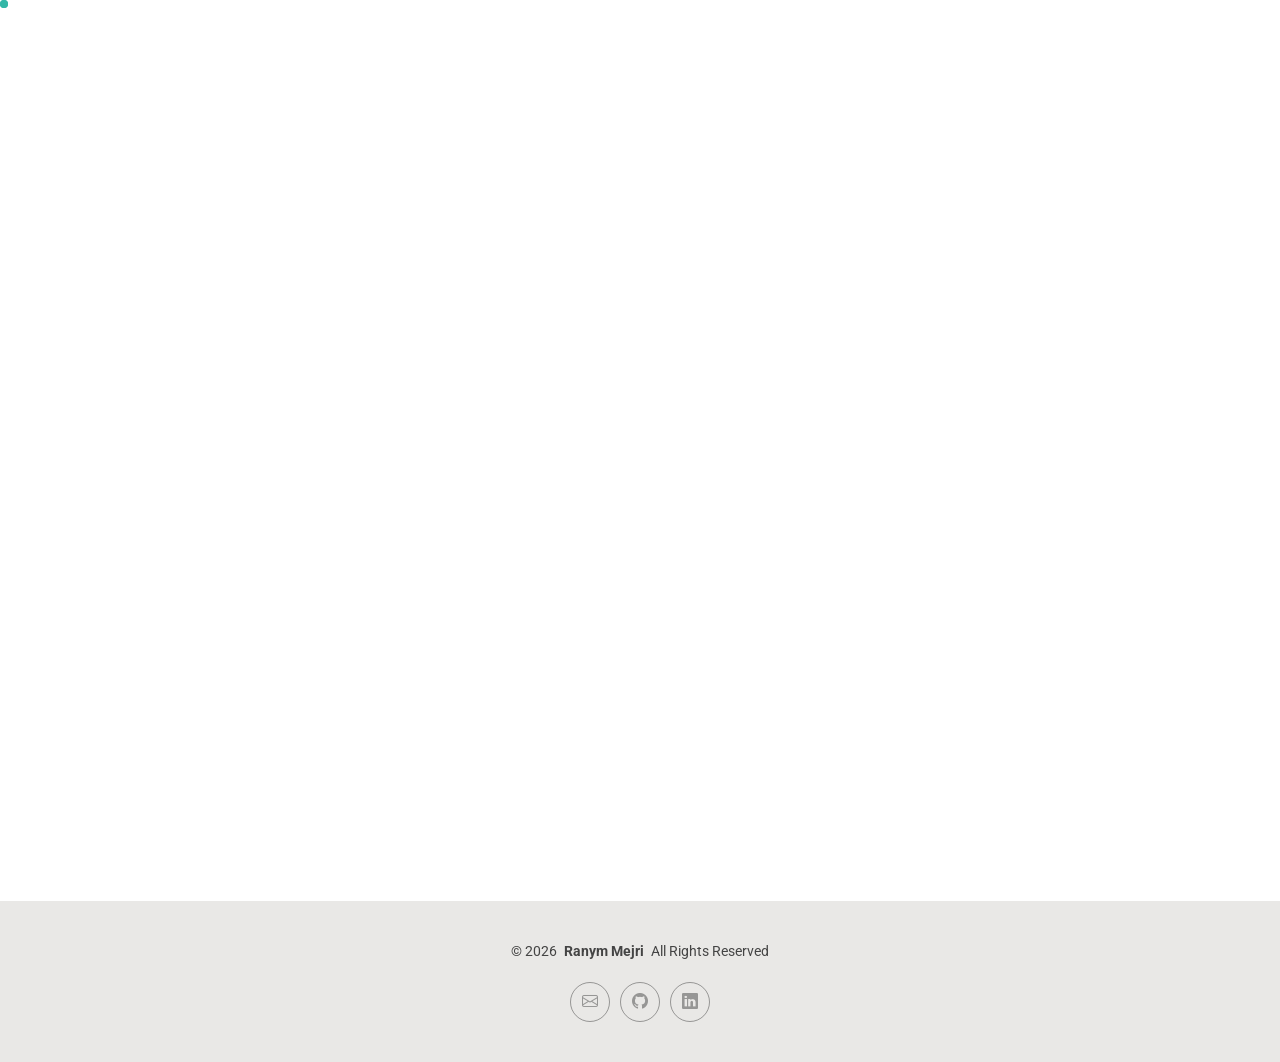
==== index.html @ 8c44d09b "first commit" ====
<!DOCTYPE html>
<html lang="en">

<head>
  <meta charset="utf-8">
  <meta content="width=device-width, initial-scale=1.0" name="viewport">
  <title>Home - Ranym Mejri</title>
  <meta name="description" content="Ranym Mejri portfolio - Cloud Computing engineering student focused on Cloud, DevOps, full-stack applications and data projects.">
  <meta name="keywords" content="Ranym Mejri, Cloud Computing, DevOps, Kubernetes, OpenStack, Angular, Spring Boot, portfolio">

  <link href="assets/img/favicon.png" rel="icon">
  <link href="assets/img/apple-touch-icon.png" rel="apple-touch-icon">

  <link href="https://fonts.googleapis.com" rel="preconnect">
  <link href="https://fonts.gstatic.com" rel="preconnect" crossorigin>
  <link href="https://fonts.googleapis.com/css2?family=Roboto:ital,wght@0,100;0,300;0,400;0,500;0,700;0,900;1,100;1,300;1,400;1,500;1,700;1,900&family=Poppins:ital,wght@0,100;0,200;0,300;0,400;0,500;0,600;0,700;0,800;0,900;1,100;1,200;1,300;1,400;1,500;1,600;1,700;1,800;1,900&family=Raleway:ital,wght@0,100;0,200;0,300;0,400;0,500;0,600;0,700;0,800;0,900&display=swap" rel="stylesheet">

  <link href="assets/vendor/bootstrap/css/bootstrap.min.css" rel="stylesheet">
  <link href="assets/vendor/bootstrap-icons/bootstrap-icons.css" rel="stylesheet">
  <link href="assets/vendor/aos/aos.css" rel="stylesheet">
  <link href="assets/vendor/swiper/swiper-bundle.min.css" rel="stylesheet">
  <link href="assets/vendor/glightbox/css/glightbox.min.css" rel="stylesheet">
  <link href="assets/css/main.css?v=20260925-1" rel="stylesheet">
</head>

<body class="index-page">

  <header id="header" class="header d-flex align-items-center light-background sticky-top">
    <div class="container-fluid position-relative d-flex align-items-center justify-content-between">
      <a href="index.html" class="logo d-flex align-items-center me-auto me-xl-0">
        <h1 class="sitename">Ranym</h1>
      </a>

      <nav id="navmenu" class="navmenu">
        <ul>
          <li><a href="index.html" class="active">Home</a></li>
          <li><a href="about.html">About</a></li>
          <li><a href="resume.html">Resume</a></li>
          <li><a href="services.html">Expertise</a></li>
          <li><a href="portfolio.html">My Projects</a></li>
          <li><a href="contact.html">Contact</a></li>
        </ul>
        <i class="mobile-nav-toggle d-xl-none bi bi-list"></i>
      </nav>

      <div class="header-social-links">
        <a href="mailto:ranymmejri1@gmail.com" aria-label="Email"><i class="bi bi-envelope"></i></a>
        <a href="https://github.com/ranym-eng" target="_blank" rel="noopener noreferrer" aria-label="GitHub"><i class="bi bi-github"></i></a>
        <a href="https://linkedin.com/in/ranym-mejri-b42968238" target="_blank" rel="noopener noreferrer" aria-label="LinkedIn"><i class="bi bi-linkedin"></i></a>
      </div>
    </div>
  </header>

  <main class="main">
    <section id="hero" class="hero section">
      <img src="assets/img/ranym/hero-selected-small.png" class="home-hero-photo" alt="Ranym Mejri working on a laptop" data-aos="fade-in">
      <div class="container text-center" data-aos="zoom-out" data-aos-delay="100">
        <div class="row justify-content-center">
          <div class="col-lg-8">
            <h2>Ranym Mejri</h2>
            <p>Cloud &amp; DevOps Engineering Student</p>
            <a href="about.html" class="btn-get-started">About Me</a>
          </div>
        </div>
      </div>
    </section>
  </main>

  <footer id="footer" class="footer light-background">
    <div class="container">
      <div class="copyright text-center">
        <p>&copy; <span>2026</span> <strong class="px-1 sitename">Ranym Mejri</strong> <span>All Rights Reserved</span></p>
      </div>
      <div class="social-links d-flex justify-content-center">
        <a href="mailto:ranymmejri1@gmail.com" aria-label="Email"><i class="bi bi-envelope"></i></a>
        <a href="https://github.com/ranym-eng" target="_blank" rel="noopener noreferrer" aria-label="GitHub"><i class="bi bi-github"></i></a>
        <a href="https://linkedin.com/in/ranym-mejri-b42968238" target="_blank" rel="noopener noreferrer" aria-label="LinkedIn"><i class="bi bi-linkedin"></i></a>
      </div>
    </div>
  </footer>

  <a href="#" id="scroll-top" class="scroll-top d-flex align-items-center justify-content-center"><i class="bi bi-arrow-up-short"></i></a>
  <div id="preloader"></div>

  <script src="assets/vendor/bootstrap/js/bootstrap.bundle.min.js"></script>
  <script src="assets/vendor/php-email-form/validate.js"></script>
  <script src="assets/vendor/aos/aos.js"></script>
  <script src="assets/vendor/waypoints/noframework.waypoints.js"></script>
  <script src="assets/vendor/purecounter/purecounter_vanilla.js"></script>
  <script src="assets/vendor/swiper/swiper-bundle.min.js"></script>
  <script src="assets/vendor/glightbox/js/glightbox.min.js"></script>
  <script src="assets/vendor/imagesloaded/imagesloaded.pkgd.min.js"></script>
  <script src="assets/vendor/isotope-layout/isotope.pkgd.min.js"></script>
  <script src="assets/js/main.js"></script>
</body>

</html>
---- assets/css/main.css ----
/**
* Template Name: Kelly
* Template URL: https://bootstrapmade.com/kelly-free-bootstrap-cv-resume-html-template/
* Updated: Aug 07 2024 with Bootstrap v5.3.3
* Author: BootstrapMade.com
* License: https://bootstrapmade.com/license/
*/


/*--------------------------------------------------------------
# Font & Color Variables
# Help: https://bootstrapmade.com/color-system/
--------------------------------------------------------------*/
/* Fonts */
:root {
  --default-font: "Roboto",  system-ui, -apple-system, "Segoe UI", Roboto, "Helvetica Neue", Arial, "Noto Sans", "Liberation Sans", sans-serif, "Apple Color Emoji", "Segoe UI Emoji", "Segoe UI Symbol", "Noto Color Emoji";
  --heading-font: "Raleway",  sans-serif;
  --nav-font: "Poppins",  sans-serif;
}

/* Global Colors - The following color variables are used throughout the website. Updating them here will change the color scheme of the entire website */
:root { 
  --background-color: #ffffff; /* Background color for the entire website, including individual sections */
  --default-color: #444444; /* Default color used for the majority of the text content across the entire website */
  --heading-color: #222222; /* Color for headings, subheadings and title throughout the website */
  --accent-color: #34b7a7; /* Accent color that represents your brand on the website. It's used for buttons, links, and other elements that need to stand out */
  --surface-color: #ffffff; /* The surface color is used as a background of boxed elements within sections, such as cards, icon boxes, or other elements that require a visual separation from the global background. */
  --contrast-color: #ffffff; /* Contrast color for text, ensuring readability against backgrounds of accent, heading, or default colors. */
}

/* Nav Menu Colors - The following color variables are used specifically for the navigation menu. They are separate from the global colors to allow for more customization options */
:root {
  --nav-color: #444444;  /* The default color of the main navmenu links */
  --nav-hover-color: #34b7a7; /* Applied to main navmenu links when they are hovered over or active */
  --nav-mobile-background-color: #ffffff; /* Used as the background color for mobile navigation menu */
  --nav-dropdown-background-color: #ffffff; /* Used as the background color for dropdown items that appear when hovering over primary navigation items */
  --nav-dropdown-color: #444444; /* Used for navigation links of the dropdown items in the navigation menu. */
  --nav-dropdown-hover-color: #34b7a7; /* Similar to --nav-hover-color, this color is applied to dropdown navigation links when they are hovered over. */
}

/* Color Presets - These classes override global colors when applied to any section or element, providing reuse of the sam color scheme. */

.light-background {
  --background-color: #e9e8e6;
  --surface-color: #ffffff;
}

.dark-background {
  --background-color: #060606;
  --default-color: #ffffff;
  --heading-color: #ffffff;
  --surface-color: #252525;
  --contrast-color: #ffffff;
}

/* Smooth scroll */
:root {
  scroll-behavior: smooth;
}

/*--------------------------------------------------------------
# General Styling & Shared Classes
--------------------------------------------------------------*/
body {
  color: var(--default-color);
  background-color: var(--background-color);
  font-family: var(--default-font);
}

a {
  color: var(--accent-color);
  text-decoration: none;
  transition: 0.3s;
}

a:hover {
  color: color-mix(in srgb, var(--accent-color), transparent 25%);
  text-decoration: none;
}

h1,
h2,
h3,
h4,
h5,
h6 {
  color: var(--heading-color);
  font-family: var(--heading-font);
}

/* PHP Email Form Messages
------------------------------*/
.php-email-form .error-message {
  display: none;
  background: #df1529;
  color: #ffffff;
  text-align: left;
  padding: 15px;
  margin-bottom: 24px;
  font-weight: 600;
}

.php-email-form .sent-message {
  display: none;
  color: #ffffff;
  background: #059652;
  text-align: center;
  padding: 15px;
  margin-bottom: 24px;
  font-weight: 600;
}

.php-email-form .loading {
  display: none;
  background: var(--surface-color);
  text-align: center;
  padding: 15px;
  margin-bottom: 24px;
}

.php-email-form .loading:before {
  content: "";
  display: inline-block;
  border-radius: 50%;
  width: 24px;
  height: 24px;
  margin: 0 10px -6px 0;
  border: 3px solid var(--accent-color);
  border-top-color: var(--surface-color);
  animation: php-email-form-loading 1s linear infinite;
}

@keyframes php-email-form-loading {
  0% {
    transform: rotate(0deg);
  }

  100% {
    transform: rotate(360deg);
  }
}

/*--------------------------------------------------------------
# Global Header
--------------------------------------------------------------*/
.header {
  color: var(--default-color);
  background-color: var(--background-color);
  padding: 15px 0;
  transition: all 0.5s;
  z-index: 997;
  box-shadow: 0px 0 18px rgba(0, 0, 0, 0.1);
}

.header .logo {
  line-height: 1;
}

.header .logo img {
  max-height: 36px;
  margin-right: 8px;
}

.header .logo h1 {
  font-size: 32px;
  margin: 0;
  font-weight: 300;
  text-transform: uppercase;
  color: var(--heading-color);
}

.header .header-social-links {
  padding-right: 15px;
}

.header .header-social-links a {
  color: color-mix(in srgb, var(--default-color), transparent 40%);
  padding-left: 6px;
  display: inline-block;
  transition: 0.3s;
  font-size: 16px;
}

.header .header-social-links a:hover {
  color: var(--accent-color);
}

.header .header-social-links a i {
  line-height: 0px;
}

@media (max-width: 1200px) {
  .header .logo {
    order: 1;
  }

  .header .header-social-links {
    order: 2;
  }

  .header .navmenu {
    order: 3;
  }
}

/*--------------------------------------------------------------
# Navigation Menu
--------------------------------------------------------------*/
/* Desktop Navigation */
@media (min-width: 1200px) {
  .navmenu {
    padding: 0;
  }

  .navmenu ul {
    margin: 0;
    padding: 0;
    display: flex;
    list-style: none;
    align-items: center;
  }

  .navmenu li {
    position: relative;
  }

  .navmenu>ul>li {
    white-space: nowrap;
    padding: 15px 14px;
  }

  .navmenu>ul>li:last-child {
    padding-right: 0;
  }

  .navmenu a,
  .navmenu a:focus {
    color: var(--nav-color);
    font-size: 15px;
    padding: 0 2px;
    font-family: var(--nav-font);
    font-weight: 400;
    display: flex;
    align-items: center;
    justify-content: space-between;
    white-space: nowrap;
    transition: 0.3s;
    position: relative;
  }

  .navmenu a i,
  .navmenu a:focus i {
    font-size: 12px;
    line-height: 0;
    margin-left: 5px;
    transition: 0.3s;
  }

  .navmenu>ul>li>a:before {
    content: "";
    position: absolute;
    height: 2px;
    bottom: -6px;
    left: 0;
    background-color: var(--nav-hover-color);
    visibility: hidden;
    width: 0px;
    transition: all 0.3s ease-in-out 0s;
  }

  .navmenu a:hover:before,
  .navmenu li:hover>a:before,
  .navmenu .active:before {
    visibility: visible;
    width: 25px;
  }

  .navmenu li:hover>a,
  .navmenu .active,
  .navmenu .active:focus {
    color: var(--nav-hover-color);
  }

  .navmenu .dropdown ul {
    margin: 0;
    padding: 10px 0;
    background: var(--nav-dropdown-background-color);
    display: block;
    position: absolute;
    visibility: hidden;
    left: 14px;
    top: 130%;
    opacity: 0;
    transition: 0.3s;
    border-radius: 4px;
    z-index: 99;
    box-shadow: 0px 0px 30px rgba(0, 0, 0, 0.1);
  }

  .navmenu .dropdown ul li {
    min-width: 200px;
  }

  .navmenu .dropdown ul a {
    padding: 10px 20px;
    font-size: 15px;
    text-transform: none;
    color: var(--nav-dropdown-color);
  }

  .navmenu .dropdown ul a i {
    font-size: 12px;
  }

  .navmenu .dropdown ul a:hover,
  .navmenu .dropdown ul .active:hover,
  .navmenu .dropdown ul li:hover>a {
    color: var(--nav-dropdown-hover-color);
  }

  .navmenu .dropdown:hover>ul {
    opacity: 1;
    top: 100%;
    visibility: visible;
  }

  .navmenu .dropdown .dropdown ul {
    top: 0;
    left: -90%;
    visibility: hidden;
  }

  .navmenu .dropdown .dropdown:hover>ul {
    opacity: 1;
    top: 0;
    left: -100%;
    visibility: visible;
  }
}

/* Mobile Navigation */
@media (max-width: 1199px) {
  .mobile-nav-toggle {
    color: var(--nav-color);
    font-size: 28px;
    line-height: 0;
    margin-right: 10px;
    cursor: pointer;
    transition: color 0.3s;
  }

  .navmenu {
    padding: 0;
    z-index: 9997;
  }

  .navmenu ul {
    display: none;
    list-style: none;
    position: absolute;
    inset: 60px 20px 20px 20px;
    padding: 10px 0;
    margin: 0;
    border-radius: 6px;
    background-color: var(--nav-mobile-background-color);
    border: 1px solid color-mix(in srgb, var(--default-color), transparent 90%);
    box-shadow: none;
    overflow-y: auto;
    transition: 0.3s;
    z-index: 9998;
  }

  .navmenu a,
  .navmenu a:focus {
    color: var(--nav-dropdown-color);
    padding: 10px 20px;
    font-family: var(--nav-font);
    font-size: 17px;
    font-weight: 500;
    display: flex;
    align-items: center;
    justify-content: space-between;
    white-space: nowrap;
    transition: 0.3s;
  }

  .navmenu a i,
  .navmenu a:focus i {
    font-size: 12px;
    line-height: 0;
    margin-left: 5px;
    width: 30px;
    height: 30px;
    display: flex;
    align-items: center;
    justify-content: center;
    border-radius: 50%;
    transition: 0.3s;
    background-color: color-mix(in srgb, var(--accent-color), transparent 90%);
  }

  .navmenu a i:hover,
  .navmenu a:focus i:hover {
    background-color: var(--accent-color);
    color: var(--contrast-color);
  }

  .navmenu a:hover,
  .navmenu .active,
  .navmenu .active:focus {
    color: var(--nav-dropdown-hover-color);
  }

  .navmenu .active i,
  .navmenu .active:focus i {
    background-color: var(--accent-color);
    color: var(--contrast-color);
    transform: rotate(180deg);
  }

  .navmenu .dropdown ul {
    position: static;
    display: none;
    z-index: 99;
    padding: 10px 0;
    margin: 10px 20px;
    background-color: var(--nav-dropdown-background-color);
    transition: all 0.5s ease-in-out;
  }

  .navmenu .dropdown ul ul {
    background-color: rgba(33, 37, 41, 0.1);
  }

  .navmenu .dropdown>.dropdown-active {
    display: block;
    background-color: rgba(33, 37, 41, 0.03);
  }

  .mobile-nav-active {
    overflow: hidden;
  }

  .mobile-nav-active .mobile-nav-toggle {
    color: #fff;
    position: absolute;
    font-size: 32px;
    top: 15px;
    right: 15px;
    margin-right: 0;
    z-index: 9999;
  }

  .mobile-nav-active .navmenu {
    position: fixed;
    overflow: hidden;
    inset: 0;
    background: rgba(33, 37, 41, 0.8);
    transition: 0.3s;
  }

  .mobile-nav-active .navmenu>ul {
    display: block;
  }
}

/*--------------------------------------------------------------
# Global Footer
--------------------------------------------------------------*/
.footer {
  color: var(--default-color);
  background-color: var(--background-color);
  font-size: 14px;
  padding: 40px 0;
  position: relative;
}

.footer .copyright p {
  margin-bottom: 0;
}

.footer .social-links {
  margin-top: 20px;
}

.footer .social-links a {
  display: flex;
  align-items: center;
  justify-content: center;
  width: 40px;
  height: 40px;
  border-radius: 50%;
  border: 1px solid color-mix(in srgb, var(--default-color), transparent 50%);
  font-size: 16px;
  color: color-mix(in srgb, var(--default-color), transparent 50%);
  margin: 0 5px;
  transition: 0.3s;
}

.footer .social-links a:hover {
  color: var(--accent-color);
  border-color: var(--accent-color);
}

.footer .credits {
  margin-top: 10px;
  font-size: 13px;
  text-align: center;
}

/*--------------------------------------------------------------
# Preloader
--------------------------------------------------------------*/
#preloader {
  position: fixed;
  inset: 0;
  z-index: 9999;
  overflow: hidden;
  background-color: var(--background-color);
  transition: all 0.6s ease-out;
  width: 100%;
  height: 100vh;
}

#preloader:before,
#preloader:after {
  content: "";
  position: absolute;
  border: 4px solid var(--accent-color);
  border-radius: 50%;
  animation: animate-preloader 2s cubic-bezier(0, 0.2, 0.8, 1) infinite;
}

#preloader:after {
  animation-delay: -0.5s;
}

@keyframes animate-preloader {
  0% {
    width: 10px;
    height: 10px;
    top: calc(50% - 5px);
    left: calc(50% - 5px);
    opacity: 1;
  }

  100% {
    width: 72px;
    height: 72px;
    top: calc(50% - 36px);
    left: calc(50% - 36px);
    opacity: 0;
  }
}

/*--------------------------------------------------------------
# Scroll Top Button
--------------------------------------------------------------*/
.scroll-top {
  position: fixed;
  visibility: hidden;
  opacity: 0;
  right: 15px;
  bottom: -15px;
  z-index: 99999;
  background-color: var(--accent-color);
  width: 44px;
  height: 44px;
  border-radius: 50px;
  transition: all 0.4s;
}

.scroll-top i {
  font-size: 24px;
  color: var(--contrast-color);
  line-height: 0;
}

.scroll-top:hover {
  background-color: color-mix(in srgb, var(--accent-color), transparent 20%);
  color: var(--contrast-color);
}

.scroll-top.active {
  visibility: visible;
  opacity: 1;
  bottom: 15px;
}

/*--------------------------------------------------------------
# Disable aos animation delay on mobile devices
--------------------------------------------------------------*/
@media screen and (max-width: 768px) {
  [data-aos-delay] {
    transition-delay: 0 !important;
  }
}

/*--------------------------------------------------------------
# Global Page Titles & Breadcrumbs
--------------------------------------------------------------*/
.page-title {
  color: var(--default-color);
  background-color: var(--background-color);
  padding: 25px 0;
  position: relative;
  border-bottom: 1px solid color-mix(in srgb, var(--default-color), transparent 85%);
}

.page-title h1 {
  font-size: 24px;
  font-weight: 400;
}

.page-title .breadcrumbs ol {
  display: flex;
  flex-wrap: wrap;
  list-style: none;
  padding: 0;
  margin: 0;
  font-size: 14px;
  font-weight: 400;
}

.page-title .breadcrumbs ol li+li {
  padding-left: 10px;
}

.page-title .breadcrumbs ol li+li::before {
  content: "/";
  display: inline-block;
  padding-right: 10px;
  color: color-mix(in srgb, var(--default-color), transparent 70%);
}

/*--------------------------------------------------------------
# Global Sections
--------------------------------------------------------------*/
section,
.section {
  color: var(--default-color);
  background-color: var(--background-color);
  padding: 60px 0;
  scroll-margin-top: 100px;
  overflow: clip;
}

@media (max-width: 1199px) {

  section,
  .section {
    scroll-margin-top: 66px;
  }
}

/*--------------------------------------------------------------
# Global Section Titles
--------------------------------------------------------------*/
.section-title {
  text-align: center;
  padding-bottom: 60px;
  position: relative;
}

.section-title h2 {
  font-size: 32px;
  font-weight: 700;
  margin-bottom: 20px;
  padding-bottom: 20px;
  position: relative;
}

.section-title h2:after {
  content: "";
  position: absolute;
  display: block;
  width: 50px;
  height: 3px;
  background: var(--accent-color);
  left: 0;
  right: 0;
  bottom: 0;
  margin: auto;
}

.section-title p {
  margin-bottom: 0;
}

/*--------------------------------------------------------------
# Hero Section
--------------------------------------------------------------*/
.hero {
  width: 100%;
  min-height: calc(100vh - 82px);
  position: relative;
  padding: 80px 0;
  display: flex;
  align-items: center;
  justify-content: center;
}

@media (max-width: 1200px) {
  .hero {
    min-height: calc(100vh - 68px);
  }
}

.hero img {
  position: absolute;
  inset: 0;
  display: block;
  width: 100%;
  height: 100%;
  object-fit: cover;
  z-index: 1;
}

.hero .container {
  position: relative;
  z-index: 3;
}

.hero h2 {
  margin: 0;
  font-size: 48px;
  font-weight: 700;
}

.hero p {
  margin: 10px 0 0 0;
  font-size: 24px;
  color: var(--heading-color);
}

.hero .btn-get-started {
  color: var(--contrast-color);
  background: var(--accent-color);
  font-family: var(--heading-font);
  text-transform: uppercase;
  font-weight: 600;
  font-size: 12px;
  letter-spacing: 1px;
  display: inline-block;
  padding: 12px 40px;
  border-radius: 50px;
  transition: 0.5s;
  margin-top: 30px;
}

.hero .btn-get-started:hover {
  background: color-mix(in srgb, var(--accent-color) 90%, white 20%);
}

@media (max-width: 768px) {
  .hero h2 {
    font-size: 32px;
  }

  .hero p {
    font-size: 18px;
  }
}

/*--------------------------------------------------------------
# About Section
--------------------------------------------------------------*/
.about .content h2 {
  font-weight: 700;
  font-size: 24px;
}

.about .content ul {
  list-style: none;
  padding: 0;
}

.about .content ul li {
  margin-bottom: 20px;
  display: flex;
  align-items: center;
}

.about .content ul strong {
  margin-right: 10px;
}

.about .content ul i {
  font-size: 16px;
  margin-right: 5px;
  color: var(--accent-color);
  line-height: 0;
}

/*--------------------------------------------------------------
# Skills Section
--------------------------------------------------------------*/
.skills .progress {
  height: 60px;
  display: block;
  background: none;
  border-radius: 0;
}

.skills .progress .skill {
  color: var(--heading-color);
  padding: 0;
  margin: 0 0 6px 0;
  text-transform: uppercase;
  display: block;
  font-weight: 600;
  font-family: var(--heading-font);
}

.skills .progress .skill .val {
  float: right;
  font-style: normal;
}

.skills .progress-bar-wrap {
  background: color-mix(in srgb, var(--default-color), transparent 90%);
  height: 10px;
}

.skills .progress-bar {
  width: 1px;
  height: 10px;
  transition: 0.9s;
  background-color: var(--accent-color);
}

/*--------------------------------------------------------------
# Stats Section
--------------------------------------------------------------*/
.stats .stats-item {
  padding: 30px;
  width: 100%;
}

.stats .stats-item span {
  color: var(--heading-color);
  font-size: 48px;
  display: block;
  font-weight: 700;
  margin-bottom: 20px;
  padding-bottom: 20px;
  position: relative;
}

.stats .stats-item span:after {
  content: "";
  position: absolute;
  display: block;
  width: 25px;
  height: 3px;
  background: var(--accent-color);
  left: 0;
  right: 0;
  bottom: 0;
  margin: auto;
}

.stats .stats-item p {
  color: color-mix(in srgb, var(--default-color), transparent 40%);
  padding: 0;
  margin: 0;
  font-family: var(--heading-font);
  font-weight: 500;
}

/*--------------------------------------------------------------
# Testimonials Section
--------------------------------------------------------------*/
.testimonials .section-header {
  margin-bottom: 40px;
}

.testimonials .testimonials-carousel,
.testimonials .testimonials-slider {
  overflow: hidden;
}

.testimonials .testimonial-item {
  text-align: center;
}

.testimonials .testimonial-item .testimonial-img {
  width: 120px;
  border-radius: 50%;
  border: 4px solid var(--background-color);
  margin: 0 auto;
}

.testimonials .testimonial-item h3 {
  font-size: 20px;
  font-weight: bold;
  margin: 10px 0 5px 0;
}

.testimonials .testimonial-item h4 {
  font-size: 14px;
  color: color-mix(in srgb, var(--default-color), transparent 40%);
  margin: 0 0 15px 0;
}

.testimonials .testimonial-item .stars {
  margin-bottom: 15px;
}

.testimonials .testimonial-item .stars i {
  color: #ffc107;
  margin: 0 1px;
}

.testimonials .testimonial-item .quote-icon-left,
.testimonials .testimonial-item .quote-icon-right {
  color: color-mix(in srgb, var(--accent-color), transparent 50%);
  font-size: 26px;
  line-height: 0;
}

.testimonials .testimonial-item .quote-icon-left {
  display: inline-block;
  left: -5px;
  position: relative;
}

.testimonials .testimonial-item .quote-icon-right {
  display: inline-block;
  right: -5px;
  position: relative;
  top: 10px;
  transform: scale(-1, -1);
}

.testimonials .testimonial-item p {
  font-style: italic;
  margin: 0 auto 15px auto;
}

.testimonials .swiper-wrapper {
  height: auto;
}

.testimonials .swiper-pagination {
  margin-top: 20px;
  position: relative;
}

.testimonials .swiper-pagination .swiper-pagination-bullet {
  width: 12px;
  height: 12px;
  opacity: 1;
  background-color: color-mix(in srgb, var(--default-color), transparent 85%);
}

.testimonials .swiper-pagination .swiper-pagination-bullet-active {
  background-color: var(--accent-color);
}

@media (min-width: 992px) {
  .testimonials .testimonial-item p {
    width: 80%;
  }
}

/*--------------------------------------------------------------
# Resume Section
--------------------------------------------------------------*/
.resume .resume-title {
  color: var(--heading-color);
  font-size: 26px;
  font-weight: 700;
  margin-top: 20px;
  margin-bottom: 20px;
}

.resume .resume-item {
  padding: 0 0 20px 20px;
  margin-top: -2px;
  border-left: 2px solid var(--accent-color);
  position: relative;
}

.resume .resume-item h4 {
  line-height: 18px;
  font-size: 18px;
  font-weight: 600;
  text-transform: uppercase;
  color: color-mix(in srgb, var(--default-color), transparent 20%);
  margin-bottom: 10px;
}

.resume .resume-item h5 {
  font-size: 16px;
  padding: 5px 15px;
  display: inline-block;
  font-weight: 600;
  margin-bottom: 10px;
}

.resume .resume-item ul {
  padding-left: 20px;
}

.resume .resume-item ul li {
  padding-bottom: 10px;
}

.resume .resume-item:last-child {
  padding-bottom: 0;
}

.resume .resume-item::before {
  content: "";
  position: absolute;
  width: 16px;
  height: 16px;
  border-radius: 50px;
  left: -9px;
  top: 0;
  background: var(--background-color);
  border: 2px solid var(--accent-color);
}

.resume .resume-contact-list {
  display: grid;
  grid-template-columns: repeat(2, minmax(0, 1fr));
  gap: 7px 16px;
  margin-bottom: 18px;
  padding-left: 0;
  list-style: none;
}

.resume .resume-contact-list li {
  display: flex;
  gap: 7px;
  align-items: center;
  min-width: 0;
  padding-bottom: 0;
  overflow-wrap: anywhere;
}

.resume .resume-contact-list i {
  flex: 0 0 auto;
  color: var(--accent-color);
}

.resume .resume-download {
  display: inline-flex;
  gap: 7px;
  align-items: center;
  min-height: 38px;
  padding: 8px 13px;
  border-radius: 4px;
  color: var(--contrast-color);
  background: var(--accent-color);
  font-family: var(--nav-font);
  font-size: 13px;
  font-weight: 600;
}

.resume .resume-download:hover {
  color: var(--contrast-color);
  background: color-mix(in srgb, var(--accent-color), #000000 12%);
}

.resume .resume-languages p {
  margin-bottom: 7px;
}

.resume .resume-skills-list strong,
.resume .resume-languages strong {
  color: var(--heading-color);
}

.resume-document {
  max-width: 1040px;
}

.resume-document-toolbar {
  display: flex;
  gap: 10px;
  justify-content: flex-end;
  margin-bottom: 14px;
}

.resume-document-toolbar a {
  display: inline-flex;
  gap: 7px;
  align-items: center;
  min-height: 40px;
  padding: 8px 13px;
  border: 1px solid var(--accent-color);
  border-radius: 5px;
  color: var(--contrast-color);
  background: var(--accent-color);
  font-family: var(--nav-font);
  font-size: 13px;
  font-weight: 600;
}

.resume-document-toolbar a:first-child {
  color: var(--accent-color);
  background: var(--surface-color);
}

.resume-document-toolbar a:hover {
  color: var(--contrast-color);
  background: color-mix(in srgb, var(--accent-color), #000000 12%);
}

.resume-document-preview {
  display: block;
  border: 1px solid color-mix(in srgb, var(--default-color), transparent 78%);
  border-radius: 5px;
  background: var(--surface-color);
  box-shadow: 0 14px 38px rgba(0, 0, 0, 0.08);
}

.resume-document-preview img {
  display: block;
  width: 100%;
  height: auto;
  border-radius: 5px;
}

@media (max-width: 575px) {
  .resume .resume-contact-list {
    grid-template-columns: minmax(0, 1fr);
  }

  .resume-document-toolbar {
    justify-content: stretch;
  }

  .resume-document-toolbar a {
    flex: 1;
    justify-content: center;
  }

}


/*--------------------------------------------------------------
# Services Section
--------------------------------------------------------------*/
.services .service-item {
  background-color: var(--surface-color);
  box-shadow: 0px 5px 90px 0px rgba(0, 0, 0, 0.1);
  height: 100%;
  padding: 60px 30px;
  text-align: center;
  transition: 0.3s;
  border-radius: 5px;
}

.services .service-item .icon {
  margin: 0 auto;
  width: 100px;
  height: 100px;
  display: flex;
  align-items: center;
  justify-content: center;
  transition: ease-in-out 0.3s;
  position: relative;
}

.services .service-item .icon i {
  font-size: 36px;
  transition: 0.5s;
  position: relative;
}

.services .service-item .icon svg {
  position: absolute;
  top: 0;
  left: 0;
}

.services .service-item .icon svg path {
  transition: 0.5s;
  fill: color-mix(in srgb, var(--default-color), transparent 95%);
}

.services .service-item h3 {
  font-weight: 700;
  margin: 10px 0 15px 0;
  font-size: 22px;
}

.services .service-item p {
  line-height: 24px;
  font-size: 14px;
  margin-bottom: 0;
}

.services .service-item:hover {
  box-shadow: 0px 5px 35px 0px rgba(0, 0, 0, 0.1);
}

.services .service-item.item-cyan i {
  color: #0dcaf0;
}

.services .service-item.item-cyan:hover .icon i {
  color: #fff;
}

.services .service-item.item-cyan:hover .icon path {
  fill: #0dcaf0;
}

.services .service-item.item-orange i {
  color: #fd7e14;
}

.services .service-item.item-orange:hover .icon i {
  color: #fff;
}

.services .service-item.item-orange:hover .icon path {
  fill: #fd7e14;
}

.services .service-item.item-teal i {
  color: #20c997;
}

.services .service-item.item-teal:hover .icon i {
  color: #fff;
}

.services .service-item.item-teal:hover .icon path {
  fill: #20c997;
}

.services .service-item.item-red i {
  color: #df1529;
}

.services .service-item.item-red:hover .icon i {
  color: #fff;
}

.services .service-item.item-red:hover .icon path {
  fill: #df1529;
}

.services .service-item.item-indigo i {
  color: #6610f2;
}

.services .service-item.item-indigo:hover .icon i {
  color: #fff;
}

.services .service-item.item-indigo:hover .icon path {
  fill: #6610f2;
}

.services .service-item.item-pink i {
  color: #f3268c;
}

.services .service-item.item-pink:hover .icon i {
  color: #fff;
}

.services .service-item.item-pink:hover .icon path {
  fill: #f3268c;
}

/*--------------------------------------------------------------
# Portfolio Section
--------------------------------------------------------------*/
.portfolio .portfolio-filters {
  padding: 0;
  margin: 0 auto 20px auto;
  list-style: none;
  text-align: center;
}

.portfolio .portfolio-filters li {
  cursor: pointer;
  display: inline-block;
  padding: 8px 20px 10px 20px;
  margin: 0;
  font-size: 15px;
  font-weight: 500;
  line-height: 1;
  margin-bottom: 5px;
  border-radius: 50px;
  transition: all 0.3s ease-in-out;
  font-family: var(--heading-font);
}

.portfolio .portfolio-filters li:hover,
.portfolio .portfolio-filters li.filter-active {
  color: var(--contrast-color);
  background-color: var(--accent-color);
}

.portfolio .portfolio-filters li:first-child {
  margin-left: 0;
}

.portfolio .portfolio-filters li:last-child {
  margin-right: 0;
}

@media (max-width: 575px) {
  .portfolio .portfolio-filters li {
    font-size: 14px;
    margin: 0 0 10px 0;
  }
}

.portfolio .portfolio-item {
  position: relative;
  overflow: hidden;
}

.portfolio .portfolio-item .portfolio-info {
  opacity: 0;
  position: absolute;
  left: 12px;
  right: 12px;
  bottom: -100%;
  z-index: 3;
  transition: all ease-in-out 0.5s;
  background: color-mix(in srgb, var(--surface-color), transparent 10%);
  padding: 15px;
}

.portfolio .portfolio-item .portfolio-info h4 {
  font-size: 18px;
  font-weight: 600;
  padding-right: 50px;
}

.portfolio .portfolio-item .portfolio-info p {
  color: color-mix(in srgb, var(--default-color), transparent 30%);
  font-size: 14px;
  margin-bottom: 0;
  padding-right: 50px;
}

.portfolio .portfolio-item .portfolio-info .preview-link,
.portfolio .portfolio-item .portfolio-info .details-link {
  position: absolute;
  right: 50px;
  font-size: 24px;
  top: calc(50% - 14px);
  color: color-mix(in srgb, var(--default-color), transparent 30%);
  transition: 0.3s;
  line-height: 0;
}

.portfolio .portfolio-item .portfolio-info .preview-link:hover,
.portfolio .portfolio-item .portfolio-info .details-link:hover {
  color: var(--accent-color);
}

.portfolio .portfolio-item .portfolio-info .details-link {
  right: 14px;
  font-size: 28px;
}

.portfolio .portfolio-item:hover .portfolio-info {
  opacity: 1;
  bottom: 0;
}

/*--------------------------------------------------------------
# Portfolio Details Section
--------------------------------------------------------------*/
.portfolio-details .portfolio-details-slider img {
  width: 100%;
}

.portfolio-details .portfolio-details-slider .swiper-pagination {
  margin-top: 20px;
  position: relative;
}

.portfolio-details .portfolio-details-slider .swiper-pagination .swiper-pagination-bullet {
  width: 12px;
  height: 12px;
  background-color: color-mix(in srgb, var(--default-color), transparent 85%);
  opacity: 1;
}

.portfolio-details .portfolio-details-slider .swiper-pagination .swiper-pagination-bullet-active {
  background-color: var(--accent-color);
}

.portfolio-details .portfolio-info {
  background-color: var(--surface-color);
  padding: 30px;
  box-shadow: 0px 0 30px rgba(0, 0, 0, 0.1);
}

.portfolio-details .portfolio-info h3 {
  font-size: 22px;
  font-weight: 700;
  margin-bottom: 20px;
  padding-bottom: 20px;
  border-bottom: 1px solid color-mix(in srgb, var(--default-color), transparent 85%);
}

.portfolio-details .portfolio-info ul {
  list-style: none;
  padding: 0;
  font-size: 15px;
}

.portfolio-details .portfolio-info ul li+li {
  margin-top: 10px;
}

.portfolio-details .portfolio-description {
  padding-top: 30px;
}

.portfolio-details .portfolio-description h2 {
  font-size: 26px;
  font-weight: 700;
  margin-bottom: 20px;
}

.portfolio-details .portfolio-description p {
  padding: 0;
  color: color-mix(in srgb, var(--default-color), transparent 30%);
}

/*--------------------------------------------------------------
# Contact Section
--------------------------------------------------------------*/
.contact .info-wrap {
  background-color: var(--surface-color);
  box-shadow: 0px 0px 20px rgba(0, 0, 0, 0.1);
  padding: 30px;
}

@media (max-width: 575px) {
  .contact .info-wrap {
    padding: 20px;
  }
}

.contact .info-item {
  margin-bottom: 40px;
}

.contact .info-item i {
  font-size: 20px;
  color: var(--accent-color);
  background: color-mix(in srgb, var(--accent-color), transparent 92%);
  width: 44px;
  height: 44px;
  display: flex;
  justify-content: center;
  align-items: center;
  border-radius: 50px;
  transition: all 0.3s ease-in-out;
  margin-right: 15px;
}

.contact .info-item h3 {
  padding: 0;
  font-size: 18px;
  font-weight: 700;
  margin-bottom: 5px;
}

.contact .info-item p {
  padding: 0;
  margin-bottom: 0;
  font-size: 14px;
}

.contact .info-item:hover i {
  background: var(--accent-color);
  color: var(--contrast-color);
}

.contact .php-email-form {
  background-color: var(--surface-color);
  height: 100%;
  padding: 30px;
  box-shadow: 0px 0px 20px rgba(0, 0, 0, 0.1);
}

@media (max-width: 575px) {
  .contact .php-email-form {
    padding: 20px;
  }
}

.contact .php-email-form input[type=text],
.contact .php-email-form input[type=email],
.contact .php-email-form textarea {
  font-size: 14px;
  padding: 10px 15px;
  box-shadow: none;
  border-radius: 0;
  color: var(--default-color);
  background-color: var(--surface-color);
  border-color: color-mix(in srgb, var(--default-color), transparent 80%);
}

.contact .php-email-form input[type=text]:focus,
.contact .php-email-form input[type=email]:focus,
.contact .php-email-form textarea:focus {
  border-color: var(--accent-color);
}

.contact .php-email-form input[type=text]::placeholder,
.contact .php-email-form input[type=email]::placeholder,
.contact .php-email-form textarea::placeholder {
  color: color-mix(in srgb, var(--default-color), transparent 70%);
}

.contact .php-email-form button[type=submit] {
  color: var(--contrast-color);
  background: var(--accent-color);
  border: 0;
  padding: 10px 30px;
  transition: 0.4s;
  border-radius: 50px;
}

.contact .php-email-form button[type=submit]:hover {
  background: color-mix(in srgb, var(--accent-color), transparent 25%);
}

/*--------------------------------------------------------------
# Starter Section Section
--------------------------------------------------------------*/
.starter-section {
  /* Add your styles here */
}

/*--------------------------------------------------------------
# Ranym Portfolio Customization
--------------------------------------------------------------*/
.hero .home-hero-photo {
  object-position: center center;
}

@media (max-width: 767px) {
  .hero .home-hero-photo {
    object-position: 70% center;
  }
}

.btn-contact {
  color: var(--accent-color);
  background: var(--surface-color);
  border: 1px solid var(--accent-color);
}

.btn-contact:hover {
  color: var(--contrast-color);
  background: var(--accent-color);
}

.ranym-profile {
  border-radius: 6px;
  box-shadow: 0 18px 45px rgba(0, 0, 0, 0.12);
}

.projects-page {
  padding-top: 72px;
}

.project-intro {
  padding-bottom: 44px;
}

.project-kicker {
  margin: 0 0 14px;
  color: var(--accent-color);
  font-family: var(--nav-font);
  font-size: 13px;
  font-weight: 700;
  letter-spacing: 0;
  text-transform: uppercase;
}

.project-intro h1 {
  max-width: 820px;
  margin: 0;
  font-size: 54px;
  font-weight: 700;
  line-height: 1.08;
}

.project-intro-copy {
  max-width: 780px;
  margin: 22px 0 0;
  color: color-mix(in srgb, var(--default-color), transparent 16%);
  font-size: 18px;
  line-height: 1.7;
}

.project-metrics {
  display: grid;
  grid-template-columns: repeat(3, minmax(0, 1fr));
  border-top: 1px solid color-mix(in srgb, var(--default-color), transparent 82%);
  border-bottom: 1px solid color-mix(in srgb, var(--default-color), transparent 82%);
}

.project-metrics div {
  min-width: 0;
  padding: 18px 12px;
  text-align: center;
}

.project-metrics div + div {
  border-left: 1px solid color-mix(in srgb, var(--default-color), transparent 82%);
}

.project-metrics strong,
.project-metrics span {
  display: block;
}

.project-metrics strong {
  color: var(--heading-color);
  font-family: var(--heading-font);
  font-size: 30px;
  line-height: 1;
}

.project-metrics span {
  margin-top: 8px;
  color: color-mix(in srgb, var(--default-color), transparent 32%);
  font-size: 12px;
  line-height: 1.3;
}

.project-browser {
  max-width: 1320px;
}

.projects-page .portfolio-filters {
  display: flex;
  flex-wrap: wrap;
  justify-content: center;
  gap: 8px;
  margin-bottom: 32px;
}

.projects-page .portfolio-filters li {
  margin: 0;
  padding: 9px 16px;
  border: 1px solid color-mix(in srgb, var(--default-color), transparent 80%);
  border-radius: 6px;
  background: var(--surface-color);
  color: color-mix(in srgb, var(--default-color), transparent 15%);
  font-size: 14px;
  font-weight: 600;
}

.projects-page .portfolio-filters li:hover,
.projects-page .portfolio-filters li.filter-active {
  border-color: var(--heading-color);
  background: var(--heading-color);
  color: var(--contrast-color);
}

.project-stream {
  width: 100%;
}

.projects-page .portfolio-item {
  width: 100%;
  overflow: visible;
}

.project-showcase {
  display: grid;
  grid-template-columns: minmax(0, 0.92fr) minmax(0, 1.08fr);
  gap: 64px;
  align-items: center;
  margin: 0;
  padding: 76px 0;
  border-top: 1px solid color-mix(in srgb, var(--default-color), transparent 84%);
}

.project-featured {
  margin: 0 0 20px;
  padding: 52px;
  border: 0;
  border-radius: 8px;
  background: #f2f7f4;
}

.project-media-first .project-story {
  order: 2;
}

.project-media-first .project-gallery {
  order: 1;
}

.project-meta {
  display: flex;
  flex-wrap: wrap;
  gap: 8px 20px;
  margin-bottom: 16px;
  color: color-mix(in srgb, var(--default-color), transparent 38%);
  font-family: var(--nav-font);
  font-size: 12px;
  font-weight: 600;
  text-transform: uppercase;
}

.project-meta span:first-child {
  color: var(--accent-color);
}

.project-story h2 {
  margin: 0;
  font-size: 40px;
  font-weight: 700;
  line-height: 1.14;
}

.project-role {
  margin: 9px 0 0;
  color: color-mix(in srgb, var(--default-color), transparent 28%);
  font-family: var(--nav-font);
  font-size: 14px;
  font-weight: 600;
}

.project-lead {
  margin: 22px 0 0;
  color: color-mix(in srgb, var(--default-color), transparent 9%);
  font-size: 17px;
  line-height: 1.7;
}

.project-facts {
  display: grid;
  grid-template-columns: repeat(2, minmax(0, 1fr));
  gap: 24px;
  margin-top: 28px;
  padding-top: 24px;
  border-top: 1px solid color-mix(in srgb, var(--default-color), transparent 84%);
}

.project-facts span {
  display: block;
  margin-bottom: 7px;
  color: var(--heading-color);
  font-family: var(--nav-font);
  font-size: 12px;
  font-weight: 700;
  text-transform: uppercase;
}

.project-facts p {
  margin: 0;
  color: color-mix(in srgb, var(--default-color), transparent 25%);
  font-size: 14px;
  line-height: 1.6;
}

.project-highlights {
  display: grid;
  gap: 9px;
  margin: 26px 0 0;
  padding: 0;
  list-style: none;
}

.project-highlights li {
  display: flex;
  gap: 10px;
  align-items: flex-start;
  color: color-mix(in srgb, var(--default-color), transparent 15%);
  font-size: 14px;
  line-height: 1.5;
}

.project-highlights i {
  flex: 0 0 auto;
  margin-top: 1px;
  color: var(--accent-color);
  font-size: 17px;
}

.project-tags {
  display: flex;
  flex-wrap: wrap;
  gap: 7px;
  margin-top: 24px;
}

.project-tags span {
  padding: 6px 10px;
  border: 1px solid color-mix(in srgb, var(--default-color), transparent 82%);
  border-radius: 5px;
  background: color-mix(in srgb, var(--background-color), var(--surface-color) 55%);
  color: color-mix(in srgb, var(--default-color), transparent 20%);
  font-family: var(--nav-font);
  font-size: 12px;
  font-weight: 500;
}

.project-actions {
  display: flex;
  flex-wrap: wrap;
  gap: 10px 18px;
  align-items: center;
  margin-top: 30px;
}

.project-button,
.project-link {
  display: inline-flex;
  gap: 8px;
  align-items: center;
  justify-content: center;
  min-height: 42px;
  font-family: var(--nav-font);
  font-size: 13px;
  font-weight: 600;
}

.project-button {
  padding: 10px 16px;
  border: 1px solid var(--heading-color);
  border-radius: 6px;
  background: var(--heading-color);
  color: var(--contrast-color);
}

.project-button:hover {
  border-color: var(--accent-color);
  background: var(--accent-color);
  color: var(--contrast-color);
}

.project-link {
  color: var(--heading-color);
}

.project-link:hover {
  color: var(--accent-color);
}

.project-gallery {
  display: grid;
  min-width: 0;
}

.project-gallery-desktop {
  grid-template-columns: minmax(0, 1.72fr) minmax(0, 1fr);
  grid-template-rows: repeat(2, 190px);
  gap: 10px;
}

.project-shot {
  position: relative;
  display: block;
  min-width: 0;
  overflow: hidden;
  border: 1px solid color-mix(in srgb, var(--default-color), transparent 82%);
  border-radius: 6px;
  background: #eef1f1;
  box-shadow: 0 16px 38px rgba(26, 38, 36, 0.1);
}

.project-shot-main {
  grid-row: 1 / span 2;
}

.projects-page .project-shot img {
  width: 100%;
  height: 100%;
  object-fit: cover;
  transition: transform 0.45s ease;
}

.project-shot::after {
  content: "";
  position: absolute;
  inset: auto 0 0;
  height: 44%;
  background: linear-gradient(180deg, transparent, rgba(9, 17, 16, 0.76));
  pointer-events: none;
}

.project-shot span {
  position: absolute;
  right: 13px;
  bottom: 11px;
  left: 13px;
  z-index: 1;
  color: #ffffff;
  font-family: var(--nav-font);
  font-size: 12px;
  font-weight: 600;
}

.project-shot:hover img {
  transform: scale(1.025);
}

.project-gallery-phone {
  grid-template-columns: repeat(3, minmax(0, 1fr));
  gap: 12px;
  align-items: center;
  padding: 24px;
  border-radius: 8px;
  background: #151819;
}

.project-gallery-phone .project-shot {
  aspect-ratio: 9 / 16;
  box-shadow: none;
}

.project-gallery-phone .project-shot:nth-child(2) {
  transform: translateY(20px);
}

.project-gallery-phone .project-shot img {
  object-position: center top;
}

.project-compact {
  grid-template-columns: minmax(0, 0.82fr) minmax(0, 1.18fr);
}

.project-back {
  display: inline-flex;
  gap: 8px;
  align-items: center;
  margin-bottom: 24px;
  color: var(--heading-color);
  font-family: var(--nav-font);
  font-size: 13px;
  font-weight: 600;
}

.project-back:hover {
  color: var(--accent-color);
}

.portfolio-details .portfolio-details-slider {
  overflow: hidden;
  border: 1px solid color-mix(in srgb, var(--default-color), transparent 84%);
  border-radius: 8px;
  background: #eef1f1;
}

.portfolio-details .portfolio-details-slider img {
  aspect-ratio: 16 / 9;
  object-fit: contain;
  background: #f1f4f3;
}

.portfolio-details .portfolio-info {
  border-top: 4px solid var(--accent-color);
  border-radius: 6px;
  box-shadow: 0 16px 38px rgba(26, 38, 36, 0.1);
}

.portfolio-details .portfolio-info li {
  line-height: 1.55;
}

.case-study-links {
  display: flex;
  flex-wrap: wrap;
  gap: 8px;
  margin-top: 24px;
}

.case-study-links a {
  display: inline-flex;
  gap: 7px;
  align-items: center;
  padding: 9px 12px;
  border: 1px solid var(--heading-color);
  border-radius: 5px;
  background: var(--heading-color);
  color: var(--contrast-color);
  font-family: var(--nav-font);
  font-size: 12px;
  font-weight: 600;
}

.case-study-links a:hover {
  border-color: var(--accent-color);
  background: var(--accent-color);
}

.case-study-points {
  display: grid;
  gap: 18px;
  margin: 0 0 32px;
  padding: 0;
  list-style: none;
}

.case-study-points li {
  display: grid;
  grid-template-columns: 32px minmax(0, 1fr);
  gap: 12px;
  align-items: start;
  color: color-mix(in srgb, var(--default-color), transparent 20%);
  line-height: 1.65;
}

.case-study-points i {
  color: var(--accent-color);
  font-size: 22px;
}

.case-study-points strong {
  display: block;
  color: var(--heading-color);
}

@media (max-width: 1199px) {
  .project-featured {
    padding: 40px;
  }

  .project-showcase {
    gap: 42px;
  }

  .project-gallery-desktop {
    grid-template-rows: repeat(2, 160px);
  }
}

@media (max-width: 991px) {
  .projects-page {
    padding-top: 56px;
  }

  .project-intro h1 {
    font-size: 44px;
  }

  .project-metrics {
    margin-top: 12px;
  }

  .project-showcase,
  .project-compact {
    grid-template-columns: minmax(0, 1fr);
    gap: 38px;
    padding: 58px 0;
  }

  .project-featured {
    padding: 40px;
  }

  .project-media-first .project-story {
    order: 1;
  }

  .project-media-first .project-gallery {
    order: 2;
  }

  .project-gallery-desktop {
    grid-template-rows: repeat(2, 210px);
  }
}

@media (max-width: 575px) {
  .projects-page {
    padding-top: 42px;
  }

  .project-intro {
    padding-bottom: 32px;
  }

  .project-intro h1 {
    font-size: 36px;
  }

  .project-intro-copy {
    font-size: 16px;
  }

  .project-metrics strong {
    font-size: 26px;
  }

  .projects-page .portfolio-filters {
    justify-content: flex-start;
  }

  .projects-page .portfolio-filters li {
    font-size: 13px;
  }

  .project-showcase,
  .project-featured,
  .project-compact {
    gap: 32px;
    margin: 0;
    padding: 46px 0;
    border-radius: 0;
  }

  .project-featured {
    position: relative;
  }

  .project-featured::before {
    content: "";
    position: absolute;
    top: 0;
    right: -12px;
    bottom: 0;
    left: -12px;
    z-index: -1;
    background: #f2f7f4;
  }

  .project-story h2 {
    font-size: 32px;
  }

  .project-lead {
    font-size: 16px;
  }

  .project-facts {
    grid-template-columns: minmax(0, 1fr);
    gap: 18px;
  }

  .project-gallery-desktop {
    grid-template-columns: repeat(2, minmax(0, 1fr));
    grid-template-rows: 220px 135px;
  }

  .project-gallery-desktop .project-shot-main {
    grid-column: 1 / span 2;
    grid-row: 1;
  }

  .project-gallery-phone {
    grid-template-columns: repeat(3, 150px);
    overflow-x: auto;
    padding: 18px;
  }

  .project-gallery-phone .project-shot:nth-child(2) {
    transform: none;
  }
}

.contact-card h3 {
  font-size: 26px;
  font-weight: 700;
  margin-bottom: 15px;
}

.contact-actions {
  display: flex;
  flex-wrap: wrap;
  gap: 12px;
  margin-top: 24px;
}

.btn-contact {
  display: inline-flex;
  align-items: center;
  gap: 8px;
  padding: 10px 18px;
  border-radius: 50px;
  font-family: var(--heading-font);
  font-weight: 600;
}

.contact .info-item a {
  color: var(--default-color);
}

.contact .info-item a:hover {
  color: var(--accent-color);
}

/*--------------------------------------------------------------
# Project Portfolio Hierarchy
--------------------------------------------------------------*/
.project-catalog {
  max-width: 1320px;
}

.project-jump-nav {
  display: flex;
  flex-wrap: wrap;
  gap: 9px;
  margin-top: 38px;
  padding-top: 24px;
  border-top: 1px solid color-mix(in srgb, var(--default-color), transparent 84%);
}

.project-jump-nav a {
  display: inline-flex;
  gap: 8px;
  align-items: center;
  padding: 10px 14px;
  border: 1px solid color-mix(in srgb, var(--default-color), transparent 80%);
  border-radius: 6px;
  color: var(--heading-color);
  font-family: var(--nav-font);
  font-size: 13px;
  font-weight: 600;
}

.project-jump-nav a:first-child,
.project-jump-nav a:hover {
  border-color: var(--heading-color);
  background: var(--heading-color);
  color: var(--contrast-color);
}

.portfolio-group {
  padding: 88px 0;
  border-top: 1px solid color-mix(in srgb, var(--default-color), transparent 84%);
  scroll-margin-top: 86px;
}

.cloud-group {
  padding-top: 50px;
  border-top: 0;
}

.portfolio-group-heading {
  display: grid;
  grid-template-columns: minmax(190px, 0.34fr) minmax(0, 1fr);
  gap: 42px;
  align-items: start;
  margin-bottom: 38px;
}

.portfolio-group-heading > p {
  margin: 7px 0 0;
  color: var(--accent-color);
  font-family: var(--nav-font);
  font-size: 12px;
  font-weight: 700;
  text-transform: uppercase;
}

.portfolio-group-heading h2 {
  max-width: 780px;
  margin: 0;
  font-size: 40px;
  font-weight: 700;
  line-height: 1.15;
}

.portfolio-group-heading div > p {
  max-width: 760px;
  margin: 14px 0 0;
  color: color-mix(in srgb, var(--default-color), transparent 25%);
  font-size: 16px;
  line-height: 1.65;
}

.cloud-star-grid {
  display: grid;
  grid-template-columns: repeat(3, minmax(0, 1fr));
  gap: 18px;
}

.cloud-star {
  display: flex;
  min-width: 0;
  overflow: hidden;
  flex-direction: column;
  border: 1px solid color-mix(in srgb, var(--default-color), transparent 82%);
  border-radius: 8px;
  background: var(--surface-color);
  box-shadow: 0 18px 44px rgba(26, 38, 36, 0.08);
}

.cloud-star-cover {
  position: relative;
  display: flex;
  aspect-ratio: 16 / 9;
  min-width: 0;
  overflow: hidden;
  flex-direction: column;
  align-items: center;
  justify-content: center;
  background: #172321;
  color: #ffffff;
}

.cloud-star-cover > i {
  color: #6ed7ca;
  font-size: 42px;
}

.cloud-star-cover > p {
  margin: 12px 0 0;
  color: rgba(255, 255, 255, 0.7);
  font-family: var(--nav-font);
  font-size: 12px;
}

.cloud-star-number {
  position: absolute;
  top: 14px;
  left: 16px;
  z-index: 2;
  color: rgba(255, 255, 255, 0.82);
  font-family: var(--nav-font);
  font-size: 12px;
  font-weight: 700;
}

.cloud-star-ready .cloud-star-cover {
  background: #f2f5f4;
}

.cloud-star-ready .cloud-star-cover img {
  width: 100%;
  height: 100%;
  object-fit: contain;
}

.cloud-star-ready .cloud-star-number {
  padding: 5px 7px;
  border-radius: 4px;
  background: #172321;
  color: #ffffff;
}

.screen-caption,
.standard-screen > span,
.simple-project-media > span {
  position: absolute;
  right: 10px;
  bottom: 10px;
  left: 10px;
  z-index: 2;
  width: fit-content;
  max-width: calc(100% - 20px);
  padding: 6px 8px;
  border-radius: 4px;
  background: rgba(19, 29, 27, 0.9);
  color: #ffffff;
  font-family: var(--nav-font);
  font-size: 11px;
  font-weight: 600;
}

.cloud-star-body {
  display: flex;
  flex: 1;
  flex-direction: column;
  padding: 25px;
}

.cloud-star-company {
  margin: 0 0 8px;
  color: var(--accent-color);
  font-family: var(--nav-font);
  font-size: 11px;
  font-weight: 700;
  text-transform: uppercase;
}

.cloud-star-body h3,
.simple-project-body h3,
.ai-small-card h3 {
  margin: 0;
  font-size: 25px;
  font-weight: 700;
  line-height: 1.2;
}

.cloud-star-body > p:not(.cloud-star-company),
.simple-project-body > p,
.ai-small-card > p:not(.project-kicker) {
  margin: 14px 0 0;
  color: color-mix(in srgb, var(--default-color), transparent 24%);
  font-size: 14px;
  line-height: 1.65;
}

.content-status {
  display: inline-flex;
  gap: 7px;
  align-items: center;
  width: fit-content;
  margin-top: auto;
  padding-top: 22px;
  color: color-mix(in srgb, var(--default-color), transparent 34%);
  font-family: var(--nav-font);
  font-size: 11px;
  font-weight: 600;
}

.inline-arrow {
  display: inline-flex;
  gap: 8px;
  align-items: center;
  width: fit-content;
  margin-top: auto;
  padding-top: 22px;
  color: var(--heading-color);
  font-family: var(--nav-font);
  font-size: 12px;
  font-weight: 700;
}

.inline-arrow:hover {
  color: var(--accent-color);
}

.cloud-case-study {
  margin-top: 28px;
  padding: 46px;
  border-radius: 8px;
  background: #141d1b;
  color: rgba(255, 255, 255, 0.78);
}

.case-study-heading {
  display: flex;
  gap: 28px;
  align-items: flex-end;
  justify-content: space-between;
  margin-bottom: 34px;
  padding-bottom: 25px;
  border-bottom: 1px solid rgba(255, 255, 255, 0.14);
}

.case-study-heading h2 {
  margin: 0;
  color: #ffffff;
  font-size: 39px;
  font-weight: 700;
}

.case-study-heading .project-kicker {
  color: #6ed7ca;
}

.case-study-heading .project-tags {
  justify-content: flex-end;
  margin-top: 0;
}

.case-study-heading .project-tags span {
  border-color: rgba(255, 255, 255, 0.18);
  background: rgba(255, 255, 255, 0.07);
  color: rgba(255, 255, 255, 0.82);
}

.cloud-case-grid {
  display: grid;
  grid-template-columns: minmax(0, 1.02fr) minmax(0, 0.98fr);
  gap: 46px;
  align-items: start;
}

.standard-screen-gallery {
  display: grid;
  gap: 11px;
  min-width: 0;
}

.standard-screen-thumbs {
  display: grid;
  grid-template-columns: repeat(2, minmax(0, 1fr));
  gap: 11px;
}

.standard-screen,
.simple-project-media {
  position: relative;
  display: block;
  aspect-ratio: 16 / 9;
  min-width: 0;
  overflow: hidden;
  border: 1px solid rgba(255, 255, 255, 0.13);
  border-radius: 6px;
  background: #f1f4f3;
}

.standard-screen img,
.simple-project-media img {
  width: 100%;
  height: 100%;
  object-fit: contain;
  object-position: center;
  transition: transform 0.35s ease;
}

.standard-screen:hover img,
.simple-project-media:hover img {
  transform: scale(1.015);
}

.cloud-case-copy .project-role {
  margin-top: 0;
  color: #6ed7ca;
}

.cloud-case-copy .project-lead {
  color: rgba(255, 255, 255, 0.88);
}

.case-architecture {
  display: flex;
  gap: 8px;
  align-items: center;
  margin-top: 27px;
  padding: 18px;
  border: 1px solid rgba(255, 255, 255, 0.14);
  border-radius: 6px;
  background: rgba(255, 255, 255, 0.04);
}

.case-architecture > div {
  display: grid;
  min-width: 0;
  flex: 1;
  justify-items: center;
  text-align: center;
}

.case-architecture > div i {
  margin-bottom: 7px;
  color: #6ed7ca;
  font-size: 21px;
}

.case-architecture > div span,
.case-architecture > div small {
  display: block;
}

.case-architecture > div span {
  color: #ffffff;
  font-family: var(--nav-font);
  font-size: 11px;
  font-weight: 700;
}

.case-architecture > div small {
  margin-top: 3px;
  color: rgba(255, 255, 255, 0.52);
  font-size: 9px;
}

.case-architecture > i {
  color: rgba(255, 255, 255, 0.34);
  font-size: 14px;
}

.case-note-grid {
  display: grid;
  gap: 17px;
  margin-top: 27px;
}

.case-note-grid > div {
  padding-left: 14px;
  border-left: 2px solid #6ed7ca;
}

.case-note-grid span {
  color: #ffffff;
  font-family: var(--nav-font);
  font-size: 11px;
  font-weight: 700;
  text-transform: uppercase;
}

.case-note-grid p {
  margin: 6px 0 0;
  color: rgba(255, 255, 255, 0.66);
  font-size: 13px;
  line-height: 1.55;
}

.cloud-case-study .project-button {
  border-color: #ffffff;
  background: #ffffff;
  color: #141d1b;
}

.cloud-case-study .project-button:hover {
  border-color: #6ed7ca;
  background: #6ed7ca;
}

.cloud-case-study .project-link {
  color: #ffffff;
}

.project-card-grid {
  display: grid;
  grid-template-columns: repeat(2, minmax(0, 1fr));
  gap: 22px;
}

.simple-project-card {
  display: flex;
  min-width: 0;
  overflow: hidden;
  flex-direction: column;
  border: 1px solid color-mix(in srgb, var(--default-color), transparent 82%);
  border-radius: 8px;
  background: var(--surface-color);
  box-shadow: 0 16px 40px rgba(26, 38, 36, 0.07);
}

.simple-project-card .simple-project-media {
  border: 0;
  border-bottom: 1px solid color-mix(in srgb, var(--default-color), transparent 86%);
  border-radius: 0;
}

.simple-project-body {
  display: flex;
  min-width: 0;
  flex: 1;
  flex-direction: column;
  align-items: flex-start;
  padding: 27px;
}

.simple-project-body .project-meta {
  margin-bottom: 12px;
}

.simple-project-body .project-tags {
  margin-top: 20px;
}

.simple-project-body .project-actions {
  margin-top: auto;
  padding-top: 25px;
}

.simple-project-body > .project-button,
.simple-project-body > .project-link {
  margin-top: 25px;
}

.project-placeholder {
  display: flex;
  flex-direction: column;
  align-items: center;
  justify-content: center;
  border: 0;
  border-bottom: 1px solid color-mix(in srgb, var(--default-color), transparent 86%);
  border-radius: 0;
  background: #edf1f0;
  color: color-mix(in srgb, var(--default-color), transparent 40%);
}

.project-placeholder i {
  font-size: 38px;
}

.project-placeholder > span {
  position: static;
  width: auto;
  margin-top: 10px;
  padding: 0;
  background: transparent;
  color: inherit;
}

.ai-group {
  margin: 0 -24px;
  padding-right: 24px;
  padding-left: 24px;
  border-radius: 8px;
  background: #faf4f6;
}

.ai-project-grid {
  display: grid;
  grid-template-columns: minmax(0, 1.32fr) minmax(280px, 0.68fr);
  gap: 20px;
}

.ai-feature-card {
  display: grid;
  grid-row: span 2;
  min-width: 0;
  overflow: hidden;
  border: 1px solid #eadde1;
  border-radius: 8px;
  background: #ffffff;
  box-shadow: 0 16px 38px rgba(58, 34, 42, 0.07);
}

.ai-feature-card .simple-project-media {
  border: 0;
  border-bottom: 1px solid #eadde1;
  border-radius: 0;
}

.compact-feature-list {
  display: grid;
  gap: 8px;
  margin: 20px 0 0;
  padding: 0;
  list-style: none;
}

.compact-feature-list li {
  display: flex;
  gap: 9px;
  color: color-mix(in srgb, var(--default-color), transparent 18%);
  font-size: 13px;
}

.compact-feature-list i {
  color: #ad526e;
  font-size: 17px;
}

.ai-small-card {
  min-width: 0;
  padding: 30px;
  border: 1px solid #eadde1;
  border-radius: 8px;
  background: #ffffff;
}

.ai-small-icon {
  display: grid;
  width: 42px;
  height: 42px;
  place-items: center;
  margin-bottom: 25px;
  border-radius: 6px;
  background: #f4e6eb;
  color: #ad526e;
  font-size: 21px;
}

.ai-small-card .project-kicker {
  color: #ad526e;
}

.ai-small-card .content-status {
  margin-top: 24px;
  padding-top: 0;
}

.mobile-project-row {
  display: grid;
  grid-template-columns: minmax(0, 1.15fr) minmax(300px, 0.85fr);
  gap: 42px;
  overflow: hidden;
  border: 1px solid color-mix(in srgb, var(--default-color), transparent 82%);
  border-radius: 8px;
  background: #ffffff;
}

.mobile-screen-strip {
  display: grid;
  grid-template-columns: repeat(3, minmax(0, 1fr));
  gap: 13px;
  align-items: center;
  padding: 26px;
  background: #182021;
}

.mobile-screen-strip a {
  display: block;
  aspect-ratio: 9 / 16;
  overflow: hidden;
  border: 1px solid rgba(255, 255, 255, 0.18);
  border-radius: 6px;
  background: #ffffff;
}

.mobile-screen-strip a:nth-child(2) {
  transform: translateY(18px);
}

.mobile-screen-strip img {
  width: 100%;
  height: 100%;
  object-fit: cover;
  object-position: center top;
}

.mobile-project-row .simple-project-body {
  align-self: center;
  padding: 38px;
}

@media (max-width: 1199px) {
  .cloud-case-study {
    padding: 36px;
  }

  .cloud-case-grid {
    gap: 34px;
  }

  .case-architecture {
    flex-wrap: wrap;
  }

  .case-architecture > div {
    flex-basis: calc(50% - 24px);
  }
}

@media (max-width: 991px) {
  .portfolio-group {
    padding: 68px 0;
  }

  .cloud-group {
    padding-top: 34px;
  }

  .portfolio-group-heading {
    grid-template-columns: minmax(0, 1fr);
    gap: 10px;
  }

  .portfolio-group-heading h2 {
    font-size: 34px;
  }

  .cloud-star-grid {
    grid-template-columns: repeat(2, minmax(0, 1fr));
  }

  .cloud-star-ready {
    grid-column: 1 / -1;
  }

  .cloud-star-ready {
    display: grid;
    grid-template-columns: minmax(0, 1.1fr) minmax(280px, 0.9fr);
  }

  .cloud-case-grid,
  .mobile-project-row {
    grid-template-columns: minmax(0, 1fr);
  }

  .ai-project-grid {
    grid-template-columns: repeat(2, minmax(0, 1fr));
  }

  .ai-feature-card {
    grid-column: 1 / -1;
    grid-row: auto;
  }
}

@media (max-width: 767px) {
  .project-jump-nav {
    display: grid;
    grid-template-columns: minmax(0, 1fr);
  }

  .project-jump-nav a {
    justify-content: flex-start;
  }

  .cloud-star-grid,
  .project-card-grid,
  .ai-project-grid {
    grid-template-columns: minmax(0, 1fr);
  }

  .cloud-star-ready {
    display: flex;
    grid-column: auto;
  }

  .case-study-heading {
    align-items: flex-start;
    flex-direction: column;
  }

  .case-study-heading .project-tags {
    justify-content: flex-start;
  }

  .case-architecture {
    display: grid;
    grid-template-columns: repeat(2, minmax(0, 1fr));
  }

  .case-architecture > i {
    display: none;
  }

  .case-architecture > div {
    padding: 10px 4px;
  }

  .ai-feature-card {
    grid-column: auto;
  }

  .ai-group {
    margin-right: -12px;
    margin-left: -12px;
    padding-right: 12px;
    padding-left: 12px;
    border-radius: 0;
  }
}

@media (max-width: 575px) {
  .project-metrics span {
    font-size: 11px;
  }

  .portfolio-group {
    padding: 56px 0;
  }

  .portfolio-group-heading h2 {
    font-size: 30px;
  }

  .cloud-case-study {
    margin-right: -12px;
    margin-left: -12px;
    padding: 30px 12px;
    border-radius: 0;
  }

  .case-study-heading h2 {
    font-size: 33px;
  }

  .standard-screen-thumbs {
    grid-template-columns: minmax(0, 1fr);
  }

  .simple-project-body,
  .mobile-project-row .simple-project-body {
    padding: 23px;
  }

  .mobile-screen-strip {
    grid-template-columns: repeat(3, 145px);
    overflow-x: auto;
    padding: 18px;
  }

  .mobile-screen-strip a:nth-child(2) {
    transform: none;
  }
}

/*--------------------------------------------------------------
# Compact Project Gallery
--------------------------------------------------------------*/
.compact-portfolio-page,
.project-detail-page {
  --accent-color: #34b7a7;
  --nav-hover-color: #34b7a7;
  --nav-dropdown-hover-color: #34b7a7;
  --project-ink: #222222;
  --project-text: #555555;
  --project-muted: #777777;
  --project-line: #dedede;
  --project-soft: #f6f6f6;
  --project-rose: #34b7a7;
  background: #ffffff;
}

.compact-portfolio-page .light-background,
.project-detail-page .light-background {
  --background-color: #e9e8e6;
}

.compact-projects {
  padding: 56px 0 76px;
}

.compact-projects-container,
.project-detail-container {
  max-width: 1180px;
}

.compact-intro {
  max-width: 920px;
  margin-bottom: 30px;
}

.compact-intro > p:first-child,
.project-detail-heading > div:first-child > p {
  margin: 0 0 8px;
  color: var(--accent-color);
  font-family: var(--nav-font);
  font-size: 11px;
  font-weight: 700;
  text-transform: uppercase;
}

.compact-intro h1 {
  margin: 0;
  color: var(--project-ink);
  font-size: 40px;
  font-weight: 700;
  line-height: 1.12;
}

.compact-intro-row {
  display: flex;
  gap: 32px;
  align-items: flex-end;
  justify-content: space-between;
  margin-top: 14px;
}

.compact-intro-row > p {
  max-width: 690px;
  margin: 0;
  color: var(--project-text);
  font-size: 16px;
  line-height: 1.65;
}

.compact-intro-row > span {
  flex: 0 0 auto;
  color: var(--project-muted);
  font-size: 12px;
}

.compact-intro-row strong {
  margin-right: 4px;
  color: var(--project-ink);
  font-size: 18px;
}

.project-filter-bar {
  display: flex;
  flex-wrap: wrap;
  gap: 7px;
  margin-bottom: 24px;
  padding-bottom: 18px;
  border-bottom: 1px solid var(--project-line);
}

.project-filter-bar button {
  min-height: 34px;
  padding: 6px 11px;
  border: 1px solid var(--project-line);
  border-radius: 5px;
  color: var(--project-text);
  background: #ffffff;
  font-family: var(--nav-font);
  font-size: 12px;
  font-weight: 600;
  transition: color 0.2s ease, border-color 0.2s ease, background 0.2s ease;
}

.project-filter-bar button:hover,
.project-filter-bar button.active {
  border-color: var(--accent-color);
  color: #ffffff;
  background: var(--accent-color);
}

.compact-project-section {
  margin-top: 42px;
}

.compact-project-section[hidden] {
  display: none;
}

.compact-project-section-latest {
  margin-top: 34px;
}

.compact-project-section-archive {
  margin-top: 62px;
  padding-top: 42px;
  border-top: 1px solid var(--project-line);
}

.compact-section-heading {
  max-width: 680px;
  margin: 0 auto 24px;
  text-align: center;
}

.compact-section-heading > p {
  margin: 0 0 6px;
  color: var(--accent-color);
  font-family: var(--nav-font);
  font-size: 10px;
  font-weight: 700;
  text-transform: uppercase;
}

.compact-section-heading h2 {
  margin: 0;
  color: var(--project-ink);
  font-size: 28px;
  font-weight: 700;
  line-height: 1.25;
}

.compact-section-heading > span {
  display: block;
  margin-top: 7px;
  color: var(--project-muted);
  font-size: 13px;
  line-height: 1.55;
}

.compact-project-grid {
  display: grid;
  grid-template-columns: repeat(3, minmax(0, 1fr));
  gap: 18px;
}

.compact-project-card {
  --card-accent: var(--accent-color);
  display: block;
  min-width: 0;
  overflow: hidden;
  border: 1px solid var(--project-line);
  border-radius: 8px;
  color: var(--project-text);
  background: #ffffff;
  box-shadow: 0 8px 24px rgba(52, 43, 56, 0.05);
  transition: transform 0.25s ease, border-color 0.25s ease, box-shadow 0.25s ease;
}

.compact-project-card.category-cloud {
  --card-accent: var(--accent-color);
}

.compact-project-card.category-software {
  --card-accent: var(--accent-color);
}

.compact-project-card.category-ai {
  --card-accent: var(--accent-color);
}

.compact-project-card.category-mobile {
  --card-accent: var(--accent-color);
}

.compact-project-section-latest .compact-project-card {
  box-shadow: 0 10px 28px rgba(80, 60, 91, 0.08);
}

.compact-project-card:hover,
.compact-project-card:focus-visible {
  border-color: color-mix(in srgb, var(--accent-color), transparent 30%);
  color: var(--project-text);
  box-shadow: 0 14px 30px rgba(52, 43, 56, 0.1);
  transform: translateY(-3px);
}

.compact-project-card:focus-visible {
  outline: 3px solid color-mix(in srgb, var(--accent-color), transparent 72%);
  outline-offset: 2px;
}

.compact-project-card[hidden] {
  display: none;
}

.compact-project-media {
  position: relative;
  aspect-ratio: 16 / 9;
  overflow: hidden;
  border-top: 3px solid var(--card-accent);
  border-bottom: 1px solid var(--project-line);
  background: #efedf0;
}

.compact-project-slide {
  position: absolute;
  inset: 0;
  width: 100%;
  height: 100%;
  opacity: 0;
  transition: opacity 0.55s ease;
}

.compact-project-media img {
  object-fit: contain;
  object-position: center;
}

.compact-project-slide.active {
  opacity: 1;
}

.compact-project-visual {
  display: flex;
  gap: 18px;
  align-items: center;
  justify-content: center;
  padding: 28px;
  color: var(--project-ink);
  background: color-mix(in srgb, var(--card-accent) 11%, #ffffff);
}

.compact-project-visual > i {
  display: grid;
  width: 60px;
  height: 60px;
  flex: 0 0 auto;
  place-items: center;
  border: 1px solid color-mix(in srgb, var(--card-accent) 30%, #ffffff);
  border-radius: 8px;
  color: var(--card-accent);
  background: #ffffff;
  font-size: 28px;
}

.compact-project-visual div {
  display: grid;
  gap: 4px;
}

.compact-project-visual span {
  color: var(--card-accent);
  font-family: var(--nav-font);
  font-size: 10px;
  font-weight: 700;
  text-transform: uppercase;
}

.compact-project-visual strong {
  max-width: 170px;
  color: var(--project-ink);
  font-size: 18px;
  line-height: 1.3;
}

.project-slide-dots {
  position: absolute;
  right: 10px;
  bottom: 10px;
  z-index: 2;
  display: flex;
  gap: 4px;
  padding: 5px 6px;
  border-radius: 5px;
  background: rgba(255, 255, 255, 0.9);
}

.project-slide-dots span {
  width: 5px;
  height: 5px;
  border-radius: 50%;
  background: #c8c1ca;
  transition: width 0.25s ease, background 0.25s ease;
}

.project-slide-dots span.active {
  width: 14px;
  border-radius: 4px;
  background: var(--card-accent);
}

.compact-project-type {
  position: absolute;
  top: 10px;
  left: 10px;
  z-index: 2;
  padding: 5px 7px;
  border: 1px solid color-mix(in srgb, var(--card-accent) 25%, #ffffff);
  border-radius: 4px;
  color: var(--card-accent);
  background: rgba(255, 255, 255, 0.93);
  font-family: var(--nav-font);
  font-size: 10px;
  font-weight: 700;
}

.compact-project-count {
  position: absolute;
  top: 10px;
  right: 10px;
  z-index: 2;
  padding: 5px 7px;
  border: 1px solid rgba(255, 255, 255, 0.75);
  border-radius: 4px;
  color: #514a54;
  background: rgba(255, 255, 255, 0.91);
  font-family: var(--nav-font);
  font-size: 10px;
  font-weight: 600;
}

.compact-project-body {
  padding: 16px;
}

.compact-project-meta {
  display: flex;
  gap: 8px;
  align-items: center;
  justify-content: space-between;
  margin-bottom: 8px;
  color: var(--project-muted);
  font-family: var(--nav-font);
  font-size: 10px;
  font-weight: 600;
  text-transform: uppercase;
}

.compact-project-meta span:first-child {
  color: var(--card-accent);
}

.compact-project-body h2,
.compact-project-body h3 {
  margin: 0;
  color: var(--project-ink);
  font-size: 19px;
  font-weight: 700;
  line-height: 1.25;
}

.compact-project-body > p {
  display: -webkit-box;
  min-height: 44px;
  margin: 9px 0 14px;
  overflow: hidden;
  color: var(--project-text);
  font-size: 13px;
  line-height: 1.55;
  -webkit-box-orient: vertical;
  -webkit-line-clamp: 2;
}

.compact-project-footer {
  display: flex;
  gap: 12px;
  align-items: center;
  justify-content: space-between;
}

.compact-project-tags {
  display: flex;
  min-width: 0;
  gap: 5px;
  flex-wrap: wrap;
}

.compact-project-tags span {
  padding: 4px 6px;
  border: 1px solid var(--project-line);
  border-radius: 4px;
  color: color-mix(in srgb, var(--card-accent) 72%, #4f4852);
  background: color-mix(in srgb, var(--card-accent) 8%, #ffffff);
  font-size: 9px;
  font-weight: 600;
}

.compact-project-footer > i {
  flex: 0 0 auto;
  color: var(--card-accent);
  font-size: 17px;
}

.project-detail {
  padding: 48px 0 76px;
}

.project-detail-back {
  display: inline-flex;
  gap: 7px;
  align-items: center;
  margin-bottom: 30px;
  color: var(--project-text);
  font-family: var(--nav-font);
  font-size: 12px;
  font-weight: 600;
}

.project-detail-back:hover {
  color: var(--accent-color);
}

.project-detail-loading,
.project-not-found {
  padding: 80px 0;
  color: var(--project-muted);
  text-align: center;
}

.project-detail-heading {
  display: flex;
  gap: 32px;
  align-items: flex-end;
  justify-content: space-between;
  margin-bottom: 28px;
  padding-bottom: 22px;
  border-bottom: 1px solid var(--project-line);
}

.project-detail-heading h1 {
  margin: 0;
  color: var(--project-ink);
  font-size: 40px;
  font-weight: 700;
  line-height: 1.12;
}

.project-detail-context {
  display: flex;
  flex: 0 0 auto;
  gap: 8px 18px;
  flex-wrap: wrap;
  justify-content: flex-end;
  color: var(--project-muted);
  font-family: var(--nav-font);
  font-size: 11px;
  font-weight: 600;
  text-transform: uppercase;
}

.project-detail-layout {
  display: grid;
  grid-template-columns: minmax(0, 1.16fr) minmax(330px, 0.84fr);
  gap: 44px;
  align-items: start;
}

.project-detail-gallery {
  min-width: 0;
}

.project-detail-visuals {
  display: grid;
  gap: 10px;
}

.project-detail-visual {
  display: flex;
  min-height: 116px;
  gap: 18px;
  align-items: center;
  padding: 22px;
  border: 1px solid var(--project-line);
  border-left: 4px solid var(--accent-color);
  border-radius: 7px;
  color: var(--project-ink);
  background: color-mix(in srgb, var(--accent-color) 8%, #ffffff);
}

.project-detail-visual > i {
  display: grid;
  width: 52px;
  height: 52px;
  flex: 0 0 auto;
  place-items: center;
  border-radius: 7px;
  color: var(--accent-color);
  background: #ffffff;
  font-size: 25px;
}

.project-detail-visual div {
  display: grid;
  gap: 4px;
}

.project-detail-visual span {
  color: var(--accent-color);
  font-family: var(--nav-font);
  font-size: 10px;
  font-weight: 700;
  text-transform: uppercase;
}

.project-detail-visual strong {
  font-size: 18px;
}

.project-detail-main {
  position: relative;
  aspect-ratio: 16 / 9;
  overflow: hidden;
  border: 1px solid var(--project-line);
  border-radius: 8px;
  background: #efedf0;
}

.project-detail-main > img {
  width: 100%;
  height: 100%;
  object-fit: contain;
  opacity: 1;
  transition: opacity 0.2s ease;
}

.project-detail-main > img.changing {
  opacity: 0.2;
}

.project-detail-main > span {
  position: absolute;
  bottom: 11px;
  left: 11px;
  padding: 6px 8px;
  border-radius: 4px;
  color: #403a43;
  background: rgba(255, 255, 255, 0.92);
  font-size: 11px;
  font-weight: 600;
}

.detail-gallery-button {
  position: absolute;
  top: 50%;
  display: grid;
  width: 34px;
  height: 34px;
  place-items: center;
  border: 1px solid rgba(91, 80, 96, 0.2);
  border-radius: 6px;
  color: var(--project-ink);
  background: rgba(255, 255, 255, 0.92);
  transform: translateY(-50%);
}

.detail-gallery-button:hover {
  color: #ffffff;
  background: var(--accent-color);
}

.detail-gallery-prev {
  left: 10px;
}

.detail-gallery-next {
  right: 10px;
}

.project-detail-thumbs {
  display: grid;
  grid-template-columns: repeat(4, minmax(0, 1fr));
  gap: 8px;
  margin-top: 9px;
}

.project-detail-thumbs button {
  aspect-ratio: 16 / 9;
  overflow: hidden;
  padding: 0;
  border: 2px solid transparent;
  border-radius: 5px;
  background: #efedf0;
  opacity: 0.66;
}

.project-detail-thumbs button.active,
.project-detail-thumbs button:hover {
  border-color: var(--accent-color);
  opacity: 1;
}

.project-detail-thumbs img {
  width: 100%;
  height: 100%;
  object-fit: cover;
}

.project-detail-copy {
  padding-top: 4px;
}

.project-detail-lead {
  margin: 0 0 22px;
  color: #4f4952;
  font-size: 17px;
  line-height: 1.72;
}

.project-detail-role {
  margin-bottom: 22px;
  padding: 15px 0;
  border-top: 1px solid var(--project-line);
  border-bottom: 1px solid var(--project-line);
}

.project-detail-role span {
  color: var(--accent-color);
  font-family: var(--nav-font);
  font-size: 10px;
  font-weight: 700;
  text-transform: uppercase;
}

.project-detail-role p {
  margin: 6px 0 0;
  color: var(--project-text);
  font-size: 13px;
  line-height: 1.6;
}

.project-detail-highlights {
  display: grid;
  gap: 10px;
  margin: 0 0 22px;
  padding: 0;
  list-style: none;
}

.project-detail-highlights li {
  display: grid;
  grid-template-columns: 18px minmax(0, 1fr);
  gap: 7px;
  color: var(--project-text);
  font-size: 13px;
  line-height: 1.55;
}

.project-detail-highlights i {
  color: var(--project-rose);
  font-size: 16px;
}

.project-detail-tech {
  display: flex;
  gap: 6px;
  flex-wrap: wrap;
}

.project-detail-tech span {
  padding: 5px 8px;
  border: 1px solid var(--project-line);
  border-radius: 4px;
  color: #655e68;
  background: var(--project-soft);
  font-size: 10px;
  font-weight: 600;
}

.project-detail-links {
  display: flex;
  gap: 9px;
  flex-wrap: wrap;
  margin-top: 24px;
}

.project-detail-links a {
  display: inline-flex;
  gap: 7px;
  align-items: center;
  min-height: 38px;
  padding: 8px 12px;
  border: 1px solid var(--accent-color);
  border-radius: 5px;
  color: #ffffff;
  background: var(--accent-color);
  font-family: var(--nav-font);
  font-size: 11px;
  font-weight: 600;
}

.project-detail-links a:hover {
  color: #ffffff;
  background: #705776;
}

@media (max-width: 991px) {
  .compact-project-grid {
    grid-template-columns: repeat(2, minmax(0, 1fr));
  }

  .project-detail-layout {
    grid-template-columns: minmax(0, 1fr);
    gap: 32px;
  }

  .project-detail-copy {
    max-width: 760px;
  }
}

@media (max-width: 767px) {
  .compact-projects {
    padding: 42px 0 58px;
  }

  .compact-intro h1,
  .project-detail-heading h1 {
    font-size: 34px;
  }

  .compact-intro-row,
  .project-detail-heading {
    align-items: flex-start;
    flex-direction: column;
  }

  .compact-intro-row {
    gap: 10px;
  }

  .project-filter-bar {
    overflow-x: auto;
    flex-wrap: nowrap;
    padding-bottom: 13px;
    -ms-overflow-style: none;
    scrollbar-width: none;
  }

  .project-filter-bar::-webkit-scrollbar {
    display: none;
  }

  .project-filter-bar button {
    flex: 0 0 auto;
  }

  .compact-project-grid {
    grid-template-columns: minmax(0, 1fr);
  }

  .compact-project-section {
    margin-top: 34px;
  }

  .compact-project-section-archive {
    margin-top: 48px;
    padding-top: 34px;
  }

  .compact-section-heading h2 {
    font-size: 25px;
  }

  .project-detail {
    padding-top: 34px;
  }

  .project-detail-heading {
    gap: 12px;
  }

  .project-detail-context {
    justify-content: flex-start;
  }

  .project-detail-thumbs {
    grid-template-columns: repeat(3, minmax(0, 1fr));
  }

  .project-detail-lead {
    font-size: 16px;
  }
}

@media (max-width: 420px) {
  .compact-project-body {
    padding: 14px;
  }

  .compact-project-meta {
    align-items: flex-start;
    flex-direction: column;
    gap: 3px;
  }
}

@media (prefers-reduced-motion: reduce) {
  .compact-project-slide,
  .compact-project-card,
  .project-detail-main > img {
    transition: none;
  }
}
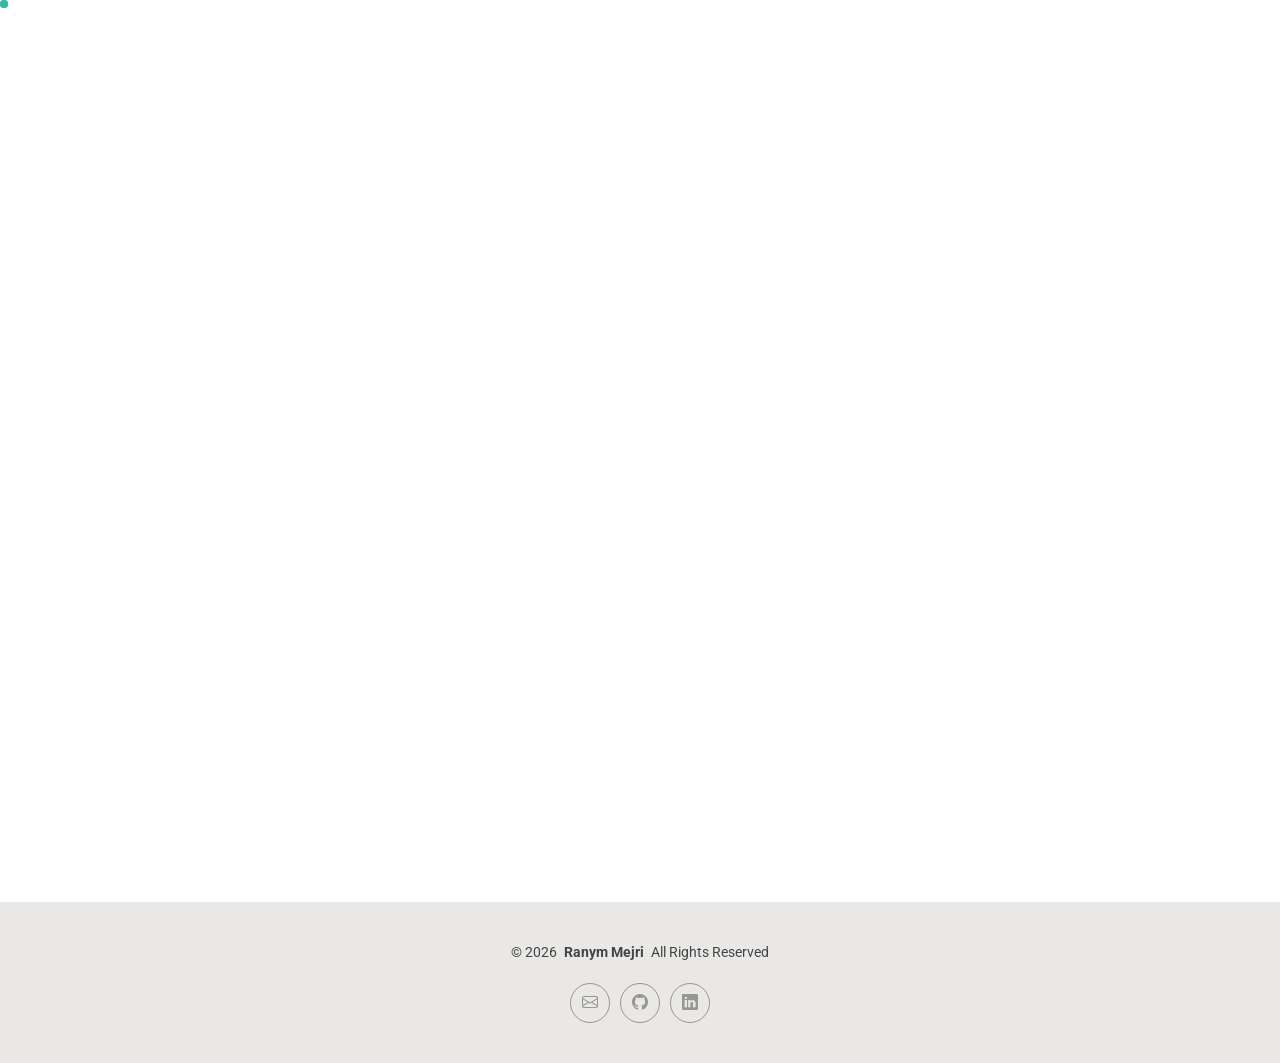
==== commit d5ca2dbe: "Refresh portfolio design and project content" ====
--- a/index.html
+++ b/index.html
@@ -20,25 +20,21 @@
   <link href="assets/vendor/aos/aos.css" rel="stylesheet">
   <link href="assets/vendor/swiper/swiper-bundle.min.css" rel="stylesheet">
   <link href="assets/vendor/glightbox/css/glightbox.min.css" rel="stylesheet">
-  <link href="assets/css/main.css?v=20260925-1" rel="stylesheet">
+  <link href="assets/css/main.css?v=20260927-6" rel="stylesheet">
 </head>
 
 <body class="index-page">
 
   <header id="header" class="header d-flex align-items-center light-background sticky-top">
     <div class="container-fluid position-relative d-flex align-items-center justify-content-between">
-      <a href="index.html" class="logo d-flex align-items-center me-auto me-xl-0">
-        <h1 class="sitename">Ranym</h1>
-      </a>
+      <span class="header-logo-placeholder" aria-hidden="true"></span>
 
       <nav id="navmenu" class="navmenu">
         <ul>
           <li><a href="index.html" class="active">Home</a></li>
-          <li><a href="about.html">About</a></li>
+          <li><a href="about.html">About &amp; Contact</a></li>
           <li><a href="resume.html">Resume</a></li>
-          <li><a href="services.html">Expertise</a></li>
-          <li><a href="portfolio.html">My Projects</a></li>
-          <li><a href="contact.html">Contact</a></li>
+          <li><a href="portfolio.html">Projects</a></li>
         </ul>
         <i class="mobile-nav-toggle d-xl-none bi bi-list"></i>
       </nav>
@@ -53,7 +49,7 @@
 
   <main class="main">
     <section id="hero" class="hero section">
-      <img src="assets/img/ranym/hero-selected-small.png" class="home-hero-photo" alt="Ranym Mejri working on a laptop" data-aos="fade-in">
+      <img src="assets/img/ranym/hero-workspace.png" class="home-hero-photo" alt="Ranym Mejri working on a laptop" data-aos="fade-in">
       <div class="container text-center" data-aos="zoom-out" data-aos-delay="100">
         <div class="row justify-content-center">
           <div class="col-lg-8">
--- a/assets/css/main.css
+++ b/assets/css/main.css
@@ -1075,7 +1075,7 @@
 }
 
 .resume-document {
-  max-width: 1040px;
+  max-width: 780px;
 }
 
 .resume-document-toolbar {
@@ -1551,7 +1551,12 @@
 
 @media (max-width: 767px) {
   .hero .home-hero-photo {
-    object-position: 70% center;
+    object-position: 67% center;
+  }
+
+  .index-page .hero .container {
+    padding-right: 36%;
+    padding-left: 16px;
   }
 }
 
@@ -2196,6 +2201,176 @@
 
 .contact .info-item a:hover {
   color: var(--accent-color);
+}
+
+/*--------------------------------------------------------------
+# About Contact
+--------------------------------------------------------------*/
+.about-contact {
+  scroll-margin-top: 86px;
+  border-top: 1px solid #f2d8d8;
+  background: #fbf8f6;
+}
+
+.about-contact-container {
+  display: grid;
+  grid-template-columns: minmax(0, 0.82fr) minmax(420px, 1.18fr);
+  gap: 64px;
+  align-items: center;
+  max-width: 1100px;
+}
+
+.about-contact-intro > span {
+  display: block;
+  margin-bottom: 7px;
+  color: #d66f76;
+  font-family: var(--nav-font);
+  font-size: 11px;
+  font-weight: 700;
+  text-transform: uppercase;
+}
+
+.about-contact-intro h3 {
+  margin: 0 0 12px;
+  color: var(--heading-color);
+  font-size: 30px;
+  font-weight: 700;
+}
+
+.about-contact-intro p {
+  max-width: 450px;
+  margin: 0;
+  color: color-mix(in srgb, var(--default-color), transparent 16%);
+  line-height: 1.7;
+}
+
+.about-contact-actions {
+  display: flex;
+  gap: 10px;
+  flex-wrap: wrap;
+  margin-top: 24px;
+}
+
+.about-contact-actions a {
+  display: inline-flex;
+  min-height: 42px;
+  gap: 7px;
+  align-items: center;
+  justify-content: center;
+  padding: 9px 14px;
+  border: 1px solid #f29191;
+  border-radius: 6px;
+  color: #bd646b;
+  background: #ffffff;
+  font-family: var(--nav-font);
+  font-size: 13px;
+  font-weight: 600;
+  transition: color 0.2s ease, border-color 0.2s ease, background 0.2s ease;
+}
+
+.about-contact-actions .about-contact-primary {
+  border-color: var(--accent-color);
+  color: #ffffff;
+  background: var(--accent-color);
+}
+
+.about-contact-actions a:hover {
+  border-color: #d66f76;
+  color: #ffffff;
+  background: #d66f76;
+}
+
+.about-contact-actions .about-contact-primary:hover {
+  border-color: color-mix(in srgb, var(--accent-color), #000000 12%);
+  background: color-mix(in srgb, var(--accent-color), #000000 12%);
+}
+
+.about-contact-links {
+  display: grid;
+  gap: 10px;
+}
+
+.about-contact-item {
+  display: grid;
+  grid-template-columns: 42px minmax(0, 1fr) auto;
+  gap: 13px;
+  align-items: center;
+  min-width: 0;
+  padding: 14px 15px;
+  border: 1px solid #eadfda;
+  border-radius: 7px;
+  color: var(--default-color);
+  background: #ffffff;
+  box-shadow: 0 8px 24px rgba(63, 53, 50, 0.045);
+  transition: color 0.2s ease, border-color 0.2s ease, box-shadow 0.2s ease, transform 0.2s ease;
+}
+
+.about-contact-item:hover {
+  border-color: #f29191;
+  color: var(--default-color);
+  box-shadow: 0 12px 26px rgba(97, 69, 67, 0.08);
+  transform: translateX(3px);
+}
+
+.about-contact-icon {
+  display: grid;
+  width: 42px;
+  height: 42px;
+  place-items: center;
+  border: 1px solid #f2d8d8;
+  border-radius: 7px;
+  color: #d66f76;
+  background: #fff0e4;
+  font-size: 17px;
+}
+
+.about-contact-item:nth-child(2) .about-contact-icon {
+  border-color: color-mix(in srgb, var(--accent-color), transparent 68%);
+  color: var(--accent-color);
+  background: color-mix(in srgb, var(--accent-color) 9%, #ffffff);
+}
+
+.about-contact-item > span:nth-child(2) {
+  display: grid;
+  min-width: 0;
+  gap: 2px;
+}
+
+.about-contact-item small {
+  color: #8a7b78;
+  font-size: 10px;
+  font-weight: 600;
+  text-transform: uppercase;
+}
+
+.about-contact-item strong {
+  overflow-wrap: anywhere;
+  color: var(--heading-color);
+  font-size: 14px;
+  font-weight: 600;
+}
+
+.about-contact-item > i {
+  color: #c4797e;
+  font-size: 15px;
+}
+
+@media (max-width: 991px) {
+  .about-contact-container {
+    grid-template-columns: minmax(0, 1fr);
+    gap: 32px;
+  }
+}
+
+@media (max-width: 575px) {
+  .about-contact-actions a {
+    flex: 1 1 100%;
+  }
+
+  .about-contact-item {
+    grid-template-columns: 40px minmax(0, 1fr) auto;
+    padding: 12px;
+  }
 }
 
 /*--------------------------------------------------------------
@@ -2988,9 +3163,18 @@
   --project-ink: #222222;
   --project-text: #555555;
   --project-muted: #777777;
-  --project-line: #dedede;
-  --project-soft: #f6f6f6;
-  --project-rose: #34b7a7;
+  --project-line: #e6dedb;
+  --project-soft: #fff0e4;
+  --project-rose: #f29191;
+  --project-blush: #f2d8d8;
+  --project-paper: #fbf8f6;
+}
+
+.compact-portfolio-page {
+  background: var(--project-paper);
+}
+
+.project-detail-page {
   background: #ffffff;
 }
 
@@ -3000,7 +3184,8 @@
 }
 
 .compact-projects {
-  padding: 56px 0 76px;
+  padding: 52px 0 80px;
+  background: var(--project-paper);
 }
 
 .compact-projects-container,
@@ -3009,8 +3194,9 @@
 }
 
 .compact-intro {
-  max-width: 920px;
-  margin-bottom: 30px;
+  max-width: 720px;
+  margin: 0 auto 26px;
+  text-align: center;
 }
 
 .compact-intro > p:first-child,
@@ -3024,11 +3210,25 @@
 }
 
 .compact-intro h1 {
+  position: relative;
   margin: 0;
+  padding-bottom: 14px;
   color: var(--project-ink);
-  font-size: 40px;
+  font-size: 38px;
   font-weight: 700;
   line-height: 1.12;
+}
+
+.compact-intro h1::after {
+  position: absolute;
+  bottom: 0;
+  left: 50%;
+  width: 42px;
+  height: 3px;
+  border-radius: 3px;
+  background: var(--project-rose);
+  content: "";
+  transform: translateX(-50%);
 }
 
 .compact-intro-row {
@@ -3062,32 +3262,48 @@
 .project-filter-bar {
   display: flex;
   flex-wrap: wrap;
-  gap: 7px;
-  margin-bottom: 24px;
-  padding-bottom: 18px;
-  border-bottom: 1px solid var(--project-line);
+  width: fit-content;
+  max-width: 100%;
+  gap: 4px;
+  justify-content: center;
+  margin: 0 auto 38px;
+  padding: 5px;
+  border: 1px solid var(--project-blush);
+  border-radius: 7px;
+  background: var(--project-soft);
+  box-shadow: 0 6px 18px rgba(111, 76, 72, 0.05);
 }
 
 .project-filter-bar button {
   min-height: 34px;
-  padding: 6px 11px;
-  border: 1px solid var(--project-line);
+  padding: 6px 13px;
+  border: 1px solid transparent;
   border-radius: 5px;
   color: var(--project-text);
-  background: #ffffff;
+  background: transparent;
   font-family: var(--nav-font);
   font-size: 12px;
   font-weight: 600;
   transition: color 0.2s ease, border-color 0.2s ease, background 0.2s ease;
 }
 
-.project-filter-bar button:hover,
+.project-filter-bar button:hover {
+  border-color: var(--project-rose);
+  color: #8e4f54;
+  background: var(--project-blush);
+}
+
 .project-filter-bar button.active {
   border-color: var(--accent-color);
   color: #ffffff;
   background: var(--accent-color);
 }
 
+.project-filter-bar button:focus-visible {
+  outline: 3px solid color-mix(in srgb, var(--accent-color), transparent 70%);
+  outline-offset: 2px;
+}
+
 .compact-project-section {
   margin-top: 42px;
 }
@@ -3097,18 +3313,22 @@
 }
 
 .compact-project-section-latest {
-  margin-top: 34px;
+  margin-top: 0;
 }
 
 .compact-project-section-archive {
-  margin-top: 62px;
-  padding-top: 42px;
-  border-top: 1px solid var(--project-line);
+  margin-top: 58px;
+  padding-top: 38px;
+  border-top: 1px solid var(--project-blush);
 }
 
 .compact-section-heading {
+  display: flex;
   max-width: 680px;
-  margin: 0 auto 24px;
+  gap: 10px;
+  align-items: center;
+  justify-content: center;
+  margin: 0 auto 22px;
   text-align: center;
 }
 
@@ -3124,36 +3344,108 @@
 .compact-section-heading h2 {
   margin: 0;
   color: var(--project-ink);
-  font-size: 28px;
+  font-size: 26px;
   font-weight: 700;
   line-height: 1.25;
 }
 
-.compact-section-heading > span {
-  display: block;
-  margin-top: 7px;
-  color: var(--project-muted);
-  font-size: 13px;
-  line-height: 1.55;
+.compact-section-heading .compact-section-icon {
+  display: grid;
+  width: 34px;
+  height: 34px;
+  flex: 0 0 auto;
+  place-items: center;
+  border: 1px solid color-mix(in srgb, var(--accent-color), transparent 68%);
+  border-radius: 7px;
+  color: var(--accent-color);
+  background: color-mix(in srgb, var(--accent-color) 8%, #ffffff);
+  font-size: 17px;
+}
+
+.compact-project-section-archive .compact-section-icon {
+  border-color: var(--project-blush);
+  color: #d66f76;
+  background: var(--project-soft);
 }
 
 .compact-project-grid {
   display: grid;
   grid-template-columns: repeat(3, minmax(0, 1fr));
-  gap: 18px;
+  gap: 20px;
+}
+
+@media (min-width: 992px) {
+  .compact-project-grid-archive {
+    grid-template-columns: repeat(6, minmax(0, 1fr));
+  }
+
+  .compact-project-grid-archive .compact-project-card {
+    grid-column: span 2;
+  }
+
+  .compact-project-grid-archive .compact-project-card:nth-child(4) {
+    grid-column: 2 / span 2;
+  }
+
+  .compact-project-grid-archive .compact-project-card:nth-child(5) {
+    grid-column: 4 / span 2;
+  }
 }
 
 .compact-project-card {
   --card-accent: var(--accent-color);
-  display: block;
+  position: relative;
+  display: flex;
+  height: 100%;
   min-width: 0;
+  flex-direction: column;
   overflow: hidden;
-  border: 1px solid var(--project-line);
+  border: 1px solid #e2e2e2;
   border-radius: 8px;
   color: var(--project-text);
   background: #ffffff;
-  box-shadow: 0 8px 24px rgba(52, 43, 56, 0.05);
+  box-shadow: 0 10px 28px rgba(34, 34, 34, 0.055);
+  animation: project-card-in 0.45s ease both;
   transition: transform 0.25s ease, border-color 0.25s ease, box-shadow 0.25s ease;
+}
+
+.compact-project-card::before {
+  position: absolute;
+  top: 0;
+  right: 0;
+  left: 0;
+  z-index: 4;
+  height: 3px;
+  background: var(--card-accent);
+  content: "";
+}
+
+.compact-project-card:nth-child(2) {
+  animation-delay: 0.06s;
+}
+
+.compact-project-card:nth-child(3) {
+  animation-delay: 0.12s;
+}
+
+.compact-project-card:nth-child(4) {
+  animation-delay: 0.18s;
+}
+
+.compact-project-card:nth-child(5) {
+  animation-delay: 0.24s;
+}
+
+@keyframes project-card-in {
+  from {
+    opacity: 0;
+    transform: translateY(10px);
+  }
+
+  to {
+    opacity: 1;
+    transform: translateY(0);
+  }
 }
 
 .compact-project-card.category-cloud {
@@ -3161,31 +3453,32 @@
 }
 
 .compact-project-card.category-software {
-  --card-accent: var(--accent-color);
+  --card-accent: var(--project-rose);
 }
 
 .compact-project-card.category-ai {
-  --card-accent: var(--accent-color);
+  --card-accent: #df7f87;
 }
 
 .compact-project-card.category-mobile {
-  --card-accent: var(--accent-color);
+  --card-accent: #d58b91;
 }
 
 .compact-project-section-latest .compact-project-card {
-  box-shadow: 0 10px 28px rgba(80, 60, 91, 0.08);
+  border-color: var(--project-blush);
+  box-shadow: 0 12px 30px rgba(151, 91, 87, 0.08);
 }
 
 .compact-project-card:hover,
 .compact-project-card:focus-visible {
-  border-color: color-mix(in srgb, var(--accent-color), transparent 30%);
+  border-color: color-mix(in srgb, var(--card-accent), transparent 38%);
   color: var(--project-text);
-  box-shadow: 0 14px 30px rgba(52, 43, 56, 0.1);
-  transform: translateY(-3px);
+  box-shadow: 0 16px 34px rgba(34, 34, 34, 0.11);
+  transform: translateY(-4px);
 }
 
 .compact-project-card:focus-visible {
-  outline: 3px solid color-mix(in srgb, var(--accent-color), transparent 72%);
+  outline: 3px solid color-mix(in srgb, var(--card-accent), transparent 72%);
   outline-offset: 2px;
 }
 
@@ -3197,23 +3490,32 @@
   position: relative;
   aspect-ratio: 16 / 9;
   overflow: hidden;
-  border-top: 3px solid var(--card-accent);
   border-bottom: 1px solid var(--project-line);
-  background: #efedf0;
+  background: #f8f3f0;
 }
 
 .compact-project-slide {
   position: absolute;
-  inset: 0;
-  width: 100%;
-  height: 100%;
+  inset: 11px;
+  width: calc(100% - 22px);
+  height: calc(100% - 22px);
+  overflow: hidden;
+  border-radius: 5px;
   opacity: 0;
-  transition: opacity 0.55s ease;
+  transform: scale(1);
+  transition: opacity 0.55s ease, transform 0.35s ease;
 }
 
 .compact-project-media img {
+  border: 1px solid rgba(34, 34, 34, 0.09);
+  background: #ffffff;
   object-fit: contain;
   object-position: center;
+}
+
+.compact-project-card:hover .compact-project-slide.active,
+.compact-project-card:focus-visible .compact-project-slide.active {
+  transform: scale(1.012);
 }
 
 .compact-project-slide.active {
@@ -3265,21 +3567,24 @@
 
 .project-slide-dots {
   position: absolute;
-  right: 10px;
-  bottom: 10px;
+  bottom: 16px;
+  left: 50%;
   z-index: 2;
   display: flex;
   gap: 4px;
   padding: 5px 6px;
+  border: 1px solid rgba(255, 255, 255, 0.75);
   border-radius: 5px;
   background: rgba(255, 255, 255, 0.9);
+  box-shadow: 0 2px 8px rgba(34, 34, 34, 0.08);
+  transform: translateX(-50%);
 }
 
 .project-slide-dots span {
   width: 5px;
   height: 5px;
   border-radius: 50%;
-  background: #c8c1ca;
+  background: var(--project-blush);
   transition: width 0.25s ease, background 0.25s ease;
 }
 
@@ -3291,9 +3596,12 @@
 
 .compact-project-type {
   position: absolute;
-  top: 10px;
-  left: 10px;
+  top: 17px;
+  left: 17px;
   z-index: 2;
+  display: inline-flex;
+  gap: 5px;
+  align-items: center;
   padding: 5px 7px;
   border: 1px solid color-mix(in srgb, var(--card-accent) 25%, #ffffff);
   border-radius: 4px;
@@ -3304,11 +3612,18 @@
   font-weight: 700;
 }
 
+.compact-project-type i {
+  font-size: 11px;
+}
+
 .compact-project-count {
   position: absolute;
-  top: 10px;
-  right: 10px;
+  top: 17px;
+  right: 17px;
   z-index: 2;
+  display: inline-flex;
+  gap: 5px;
+  align-items: center;
   padding: 5px 7px;
   border: 1px solid rgba(255, 255, 255, 0.75);
   border-radius: 4px;
@@ -3320,7 +3635,10 @@
 }
 
 .compact-project-body {
-  padding: 16px;
+  display: flex;
+  flex: 1;
+  flex-direction: column;
+  padding: 17px;
 }
 
 .compact-project-meta {
@@ -3334,17 +3652,27 @@
   font-size: 10px;
   font-weight: 600;
   text-transform: uppercase;
+  letter-spacing: 0;
 }
 
 .compact-project-meta span:first-child {
+  display: inline-flex;
+  min-width: 0;
+  gap: 5px;
+  align-items: center;
   color: var(--card-accent);
+}
+
+.compact-project-meta span:first-child i {
+  flex: 0 0 auto;
+  font-size: 10px;
 }
 
 .compact-project-body h2,
 .compact-project-body h3 {
   margin: 0;
   color: var(--project-ink);
-  font-size: 19px;
+  font-size: 18px;
   font-weight: 700;
   line-height: 1.25;
 }
@@ -3352,7 +3680,7 @@
 .compact-project-body > p {
   display: -webkit-box;
   min-height: 44px;
-  margin: 9px 0 14px;
+  margin: 8px 0 14px;
   overflow: hidden;
   color: var(--project-text);
   font-size: 13px;
@@ -3366,6 +3694,7 @@
   gap: 12px;
   align-items: center;
   justify-content: space-between;
+  margin-top: auto;
 }
 
 .compact-project-tags {
@@ -3385,10 +3714,25 @@
   font-weight: 600;
 }
 
-.compact-project-footer > i {
+.compact-project-open {
+  display: grid;
+  width: 32px;
+  height: 32px;
   flex: 0 0 auto;
+  place-items: center;
+  border: 1px solid color-mix(in srgb, var(--card-accent), transparent 67%);
+  border-radius: 6px;
   color: var(--card-accent);
-  font-size: 17px;
+  background: color-mix(in srgb, var(--card-accent) 8%, #ffffff);
+  font-size: 15px;
+  transition: color 0.2s ease, background 0.2s ease, transform 0.2s ease;
+}
+
+.compact-project-card:hover .compact-project-open,
+.compact-project-card:focus-visible .compact-project-open {
+  color: #ffffff;
+  background: var(--card-accent);
+  transform: translate(1px, -1px);
 }
 
 .project-detail {
@@ -3710,7 +4054,7 @@
 
 @media (max-width: 767px) {
   .compact-projects {
-    padding: 42px 0 58px;
+    padding: 40px 0 58px;
   }
 
   .compact-intro h1,
@@ -3729,19 +4073,14 @@
   }
 
   .project-filter-bar {
-    overflow-x: auto;
-    flex-wrap: nowrap;
-    padding-bottom: 13px;
-    -ms-overflow-style: none;
-    scrollbar-width: none;
-  }
-
-  .project-filter-bar::-webkit-scrollbar {
-    display: none;
+    width: 100%;
+    margin-bottom: 32px;
+    padding: 4px;
   }
 
   .project-filter-bar button {
-    flex: 0 0 auto;
+    flex: 1 1 auto;
+    padding-inline: 8px;
   }
 
   .compact-project-grid {
@@ -3749,16 +4088,16 @@
   }
 
   .compact-project-section {
-    margin-top: 34px;
+    margin-top: 0;
   }
 
   .compact-project-section-archive {
     margin-top: 48px;
-    padding-top: 34px;
+    padding-top: 32px;
   }
 
   .compact-section-heading h2 {
-    font-size: 25px;
+    font-size: 23px;
   }
 
   .project-detail {
@@ -3797,7 +4136,865 @@
 @media (prefers-reduced-motion: reduce) {
   .compact-project-slide,
   .compact-project-card,
+  .compact-project-open,
   .project-detail-main > img {
+    animation: none;
     transition: none;
   }
 }
+
+/*--------------------------------------------------------------
+# 2026 Portfolio refinement
+--------------------------------------------------------------*/
+#header.header {
+  --background-color: #e9e8e6;
+  --accent-color: #34b7a7;
+  --nav-hover-color: #34b7a7;
+  --nav-dropdown-hover-color: #34b7a7;
+  background-color: #e9e8e6;
+  padding: 15px 0;
+  border-bottom: 1px solid rgba(34, 34, 34, 0.05);
+  box-shadow: 0 5px 18px rgba(34, 34, 34, 0.13);
+}
+
+.header .header-logo-placeholder {
+  width: 40px;
+  height: 40px;
+  flex: 0 0 40px;
+}
+
+.about-page {
+  --accent-color: #2f9f92;
+  --nav-hover-color: #2f9f92;
+  --nav-dropdown-hover-color: #2f9f92;
+  --about-ink: #27252a;
+  --about-text: #5e5861;
+  --about-rose: #d9878f;
+  --about-blush: #f1dfe2;
+  --about-lilac: #eeebe8;
+  --about-paper: #f8f6f7;
+  background: var(--about-paper);
+}
+
+.about-page .light-background {
+  --background-color: #eceae9;
+}
+
+.about-profile {
+  padding: 72px 0 82px;
+  background: var(--about-paper);
+}
+
+.about-profile-layout {
+  display: grid;
+  grid-template-columns: minmax(280px, 0.76fr) minmax(0, 1.24fr);
+  max-width: 1120px;
+  gap: 76px;
+  align-items: center;
+}
+
+.about-portrait {
+  position: relative;
+  width: min(100%, 390px);
+  justify-self: center;
+}
+
+.about-portrait .ranym-profile {
+  display: block;
+  width: 100%;
+  aspect-ratio: 4 / 5;
+  border: 1px solid #e4dfe2;
+  border-radius: 8px;
+  object-fit: cover;
+  object-position: center top;
+  box-shadow: 0 24px 58px rgba(61, 51, 65, 0.12);
+}
+
+.about-portrait::before {
+  position: absolute;
+  top: 18px;
+  left: -14px;
+  z-index: -1;
+  width: 72px;
+  height: 72px;
+  border: 1px solid var(--about-blush);
+  border-radius: 8px;
+  background: var(--about-lilac);
+  content: "";
+}
+
+.about-portrait-note {
+  position: absolute;
+  right: -28px;
+  bottom: 24px;
+  display: flex;
+  min-width: 218px;
+  gap: 11px;
+  align-items: center;
+  padding: 13px 15px;
+  border: 1px solid #ded7e0;
+  border-radius: 7px;
+  background: rgba(255, 255, 255, 0.96);
+  box-shadow: 0 14px 34px rgba(60, 50, 63, 0.12);
+}
+
+.about-portrait-note > i {
+  display: grid;
+  width: 38px;
+  height: 38px;
+  flex: 0 0 auto;
+  place-items: center;
+  border-radius: 6px;
+  color: #ffffff;
+  background: var(--accent-color);
+  font-size: 18px;
+}
+
+.about-portrait-note span {
+  display: grid;
+  gap: 2px;
+}
+
+.about-portrait-note strong {
+  color: var(--about-ink);
+  font-family: var(--nav-font);
+  font-size: 13px;
+}
+
+.about-portrait-note small {
+  color: #7b737d;
+  font-size: 10px;
+}
+
+.about-eyebrow {
+  margin: 0 0 10px;
+  color: var(--about-rose);
+  font-family: var(--nav-font);
+  font-size: 11px;
+  font-weight: 700;
+  text-transform: uppercase;
+}
+
+.about-profile-copy h1 {
+  max-width: 720px;
+  margin: 0;
+  color: var(--about-ink);
+  font-size: 42px;
+  font-weight: 700;
+  line-height: 1.12;
+  letter-spacing: 0;
+}
+
+.about-lead {
+  max-width: 720px;
+  margin: 22px 0 0;
+  color: var(--about-text);
+  font-size: 17px;
+  line-height: 1.75;
+}
+
+.about-facts {
+  display: grid;
+  grid-template-columns: repeat(3, minmax(0, 1fr));
+  margin-top: 30px;
+  border-top: 1px solid #ded8df;
+  border-bottom: 1px solid #ded8df;
+}
+
+.about-facts > div {
+  min-width: 0;
+  padding: 18px 18px 18px 0;
+}
+
+.about-facts > div + div {
+  padding-left: 18px;
+  border-left: 1px solid #ded8df;
+}
+
+.about-facts span,
+.about-facts strong,
+.about-facts small {
+  display: block;
+}
+
+.about-facts span {
+  margin-bottom: 7px;
+  color: var(--about-rose);
+  font-family: var(--nav-font);
+  font-size: 9px;
+  font-weight: 700;
+  text-transform: uppercase;
+}
+
+.about-facts strong {
+  color: var(--about-ink);
+  font-size: 13px;
+  line-height: 1.35;
+}
+
+.about-facts small {
+  margin-top: 4px;
+  color: #7b747d;
+  font-size: 10px;
+  line-height: 1.45;
+}
+
+.about-profile-actions {
+  display: flex;
+  gap: 10px;
+  flex-wrap: wrap;
+  margin-top: 28px;
+}
+
+.about-profile-actions a {
+  display: inline-flex;
+  min-height: 42px;
+  gap: 8px;
+  align-items: center;
+  justify-content: center;
+  padding: 9px 15px;
+  border: 1px solid #cfc6d1;
+  border-radius: 6px;
+  color: #675f6a;
+  background: #ffffff;
+  font-family: var(--nav-font);
+  font-size: 12px;
+  font-weight: 600;
+  transition: color 0.2s ease, border-color 0.2s ease, background 0.2s ease, transform 0.2s ease;
+}
+
+.about-profile-actions .about-profile-primary {
+  border-color: var(--accent-color);
+  color: #ffffff;
+  background: var(--accent-color);
+}
+
+.about-profile-actions a:hover {
+  border-color: var(--about-rose);
+  color: #ffffff;
+  background: var(--about-rose);
+  transform: translateY(-2px);
+}
+
+.about-expertise {
+  padding: 70px 0 76px;
+  border-top: 1px solid #e0dbd8;
+  border-bottom: 1px solid #e0dbd8;
+  background: #ffffff;
+}
+
+.about-expertise-container {
+  max-width: 1120px;
+}
+
+.about-expertise-heading {
+  display: grid;
+  grid-template-columns: minmax(140px, 0.32fr) minmax(0, 0.68fr);
+  gap: 34px;
+  align-items: end;
+  margin-bottom: 34px;
+}
+
+.about-expertise-heading .about-eyebrow {
+  margin: 0 0 5px;
+}
+
+.about-expertise-heading h2 {
+  max-width: 620px;
+  margin: 0;
+  color: var(--about-ink);
+  font-size: 31px;
+  font-weight: 700;
+  line-height: 1.22;
+}
+
+.about-expertise-grid {
+  display: grid;
+  grid-template-columns: repeat(4, minmax(0, 1fr));
+  border-top: 1px solid #dcd6d3;
+}
+
+.about-expertise-grid article {
+  min-width: 0;
+  padding: 28px 24px 0 0;
+}
+
+.about-expertise-grid article + article {
+  padding-left: 24px;
+  border-left: 1px solid #e1dcd9;
+}
+
+.about-expertise-grid i {
+  display: grid;
+  width: 38px;
+  height: 38px;
+  place-items: center;
+  margin-bottom: 18px;
+  border: 1px solid color-mix(in srgb, var(--accent-color), transparent 72%);
+  border-radius: 6px;
+  color: var(--accent-color);
+  background: color-mix(in srgb, var(--accent-color) 7%, #ffffff);
+  font-size: 17px;
+}
+
+.about-expertise-grid article:nth-child(even) i {
+  border-color: color-mix(in srgb, var(--about-rose), transparent 68%);
+  color: var(--about-rose);
+  background: #fbefef;
+}
+
+.about-expertise-grid h3 {
+  margin: 0 0 9px;
+  color: var(--about-ink);
+  font-size: 16px;
+  font-weight: 700;
+}
+
+.about-expertise-grid p {
+  margin: 0;
+  color: var(--about-text);
+  font-size: 13px;
+  line-height: 1.65;
+}
+
+.about-contact {
+  padding: 70px 0;
+  border-top: 1px solid #ded6e2;
+  border-bottom: 1px solid #ded6e2;
+  background: var(--about-lilac);
+}
+
+.about-contact-container {
+  grid-template-columns: minmax(0, 0.94fr) minmax(420px, 1.06fr);
+  gap: 72px;
+}
+
+.about-contact-intro > span {
+  color: var(--about-rose);
+}
+
+.about-contact-intro h2 {
+  max-width: 560px;
+  margin: 0 0 14px;
+  color: var(--about-ink);
+  font-size: 31px;
+  font-weight: 700;
+  line-height: 1.22;
+}
+
+.about-contact-intro p {
+  color: var(--about-text);
+}
+
+.about-contact-actions a {
+  border-color: #cabfce;
+  color: #6d6170;
+  background: #ffffff;
+}
+
+.about-contact-actions .about-contact-primary {
+  border-color: var(--accent-color);
+  background: var(--accent-color);
+}
+
+.about-contact-item {
+  border-color: #ddd5df;
+  box-shadow: 0 8px 22px rgba(62, 51, 65, 0.05);
+}
+
+.about-contact-item:hover {
+  border-color: var(--about-rose);
+  box-shadow: 0 12px 28px rgba(70, 56, 72, 0.09);
+}
+
+.about-contact-icon {
+  border-color: var(--about-blush);
+  color: #c97179;
+  background: #fbefef;
+}
+
+.about-contact-item:nth-child(2) .about-contact-icon {
+  border-color: var(--about-blush);
+  color: var(--about-rose);
+  background: #fbefef;
+}
+
+.about-contact-item:nth-child(3) .about-contact-icon {
+  border-color: color-mix(in srgb, var(--accent-color), transparent 70%);
+  color: var(--accent-color);
+  background: color-mix(in srgb, var(--accent-color) 8%, #ffffff);
+}
+
+.compact-portfolio-page,
+.project-detail-page {
+  --accent-color: #2f9f92;
+  --nav-hover-color: #2f9f92;
+  --nav-dropdown-hover-color: #2f9f92;
+  --project-ink: #28252b;
+  --project-text: #5d5760;
+  --project-muted: #7c747e;
+  --project-line: #e1dce1;
+  --project-soft: #f8e9e7;
+  --project-rose: #d9878f;
+  --project-blush: #f1dfe2;
+  --project-violet: #2f9f92;
+  --project-lilac: #eeebe8;
+  --project-paper: #f8f6f7;
+}
+
+.compact-portfolio-page {
+  background: var(--project-paper);
+}
+
+.project-detail-page {
+  background: #faf8f8;
+}
+
+.project-detail-page[data-project-category="software"] {
+  --accent-color: #2f9f92;
+}
+
+.project-detail-page[data-project-category="ai"] {
+  --accent-color: var(--project-violet);
+}
+
+.project-detail-page[data-project-category="mobile"] {
+  --accent-color: #2f9f92;
+}
+
+.compact-projects {
+  padding: 58px 0 92px;
+  background: var(--project-paper);
+}
+
+.compact-intro {
+  max-width: 760px;
+  margin-bottom: 0;
+}
+
+.compact-intro > p:first-child {
+  color: var(--project-violet);
+}
+
+.compact-intro h1 {
+  font-size: 42px;
+}
+
+.compact-intro h1::after {
+  width: 50px;
+  background: var(--accent-color);
+}
+
+.compact-intro-row {
+  justify-content: center;
+  margin-top: 16px;
+}
+
+.compact-intro-row > p {
+  max-width: 720px;
+  color: var(--project-text);
+  text-align: center;
+}
+
+.project-filter-bar {
+  width: fit-content;
+  gap: 14px;
+  margin: 48px auto 50px;
+  padding: 0;
+  border: 0;
+  border-radius: 0;
+  background: transparent;
+  box-shadow: none;
+}
+
+.project-filter-bar button {
+  min-height: 40px;
+  padding: 8px 20px;
+  border: 0;
+  border-radius: 999px;
+  font-size: 15px;
+  font-weight: 400;
+}
+
+.project-filter-bar button:hover {
+  color: var(--accent-color);
+  background: transparent;
+}
+
+.project-filter-bar button.active {
+  color: #ffffff;
+  background: var(--accent-color);
+}
+
+.compact-section-heading {
+  max-width: none;
+  align-items: center;
+  justify-content: flex-start;
+  margin: 0 0 22px;
+  padding-bottom: 14px;
+  border-bottom: 1px solid #d2ccc8;
+  text-align: left;
+}
+
+.compact-project-section {
+  padding: 0;
+  color: inherit;
+  background: transparent;
+}
+
+.compact-section-heading > div {
+  display: grid;
+  gap: 2px;
+}
+
+.compact-section-heading > div > p {
+  margin: 0;
+  color: var(--accent-color);
+  font-family: var(--nav-font);
+  font-size: 9px;
+  font-weight: 700;
+  text-transform: uppercase;
+}
+
+.compact-section-heading h2 {
+  font-size: 25px;
+}
+
+.compact-section-heading .compact-section-icon {
+  border-color: color-mix(in srgb, var(--accent-color), transparent 65%);
+  background: color-mix(in srgb, var(--accent-color) 8%, #ffffff);
+}
+
+.compact-project-section-archive {
+  margin-top: 56px;
+  padding-top: 0;
+  border-top: 0;
+}
+
+.compact-project-section-archive .compact-section-icon {
+  border-color: #d9d0e0;
+  color: var(--project-violet);
+  background: var(--project-lilac);
+}
+
+.compact-project-section-archive .compact-section-heading > div > p {
+  color: var(--project-rose);
+}
+
+.compact-project-grid {
+  gap: 24px;
+}
+
+.compact-project-card {
+  border-color: #d2ccc8;
+  background: #f8f6f3;
+  box-shadow: 0 12px 28px rgba(58, 51, 48, 0.09);
+}
+
+.compact-project-card.category-cloud {
+  --card-accent: var(--accent-color);
+}
+
+.compact-project-card.category-software {
+  --card-accent: var(--accent-color);
+}
+
+.compact-project-card.category-ai {
+  --card-accent: var(--accent-color);
+}
+
+.compact-project-card.category-mobile {
+  --card-accent: var(--accent-color);
+}
+
+.compact-project-section-latest .compact-project-card:nth-child(1) {
+  --card-accent: var(--accent-color);
+}
+
+.compact-project-section-latest .compact-project-card:nth-child(2) {
+  --card-accent: var(--accent-color);
+}
+
+.compact-project-section-latest .compact-project-card:nth-child(3) {
+  --card-accent: var(--accent-color);
+}
+
+.compact-project-section-latest .compact-project-card {
+  border-color: #cbc5c1;
+  box-shadow: 0 14px 32px rgba(58, 51, 48, 0.1);
+}
+
+.compact-project-card:hover,
+.compact-project-card:focus-visible {
+  border-color: color-mix(in srgb, var(--accent-color), transparent 42%);
+  box-shadow: 0 20px 42px rgba(58, 51, 48, 0.15);
+}
+
+.compact-project-media {
+  border-bottom-color: #d8d2ce;
+  background: #e2dedb;
+}
+
+.compact-project-slide {
+  inset: 10px;
+  width: calc(100% - 20px);
+  height: calc(100% - 20px);
+  border-radius: 4px;
+}
+
+.compact-project-body {
+  min-height: 188px;
+  padding: 18px 19px 19px;
+  background: #f8f6f3;
+}
+
+.compact-project-meta {
+  margin-bottom: 12px;
+  padding-bottom: 10px;
+  border-bottom: 1px solid #e0dbd7;
+}
+
+.compact-project-body h2,
+.compact-project-body h3 {
+  font-size: 19px;
+}
+
+.compact-project-body > p {
+  color: var(--project-text);
+}
+
+.compact-project-tags span {
+  border-color: #d8d2ce;
+  color: #625d5a;
+  background: #ebe7e4;
+}
+
+.compact-project-type {
+  border-color: #dedad7;
+  color: #5f5b59;
+}
+
+.compact-project-type i,
+.compact-project-meta span:first-child i {
+  color: var(--accent-color);
+}
+
+.compact-project-meta span:first-child {
+  color: var(--project-muted);
+}
+
+.compact-project-open {
+  border-color: #d3cdc9;
+  background: #eeebe8;
+}
+
+.project-slide-dots span {
+  background: #d8d3cf;
+}
+
+.project-detail {
+  padding-top: 54px;
+  background: #faf8f8;
+}
+
+.project-detail-heading {
+  border-bottom-color: #ddd7de;
+}
+
+.project-detail-main {
+  border-color: #ddd7de;
+  background: #f0edef;
+  box-shadow: 0 14px 34px rgba(56, 47, 58, 0.08);
+}
+
+.project-detail-thumbs button {
+  border-color: transparent;
+  background: #ffffff;
+}
+
+.project-detail-thumbs img {
+  object-fit: contain;
+  background: #ffffff;
+}
+
+.project-detail-role {
+  border-color: #ddd7de;
+}
+
+.project-detail-tech span {
+  border-color: #ddd6df;
+  background: var(--project-lilac);
+}
+
+.project-detail-links a:hover {
+  background: var(--project-violet);
+}
+
+@media (max-width: 991px) {
+  .about-profile-layout {
+    grid-template-columns: minmax(0, 1fr);
+    gap: 54px;
+  }
+
+  .about-portrait {
+    width: min(78vw, 390px);
+  }
+
+  .about-profile-copy {
+    max-width: 780px;
+    margin: 0 auto;
+  }
+
+  .about-contact-container {
+    grid-template-columns: minmax(0, 1fr);
+    gap: 36px;
+  }
+
+  .about-expertise-grid {
+    grid-template-columns: repeat(2, minmax(0, 1fr));
+  }
+
+  .about-expertise-grid article:nth-child(3) {
+    padding-left: 0;
+    border-left: 0;
+  }
+
+  .about-expertise-grid article:nth-child(n + 3) {
+    margin-top: 28px;
+    padding-top: 28px;
+    border-top: 1px solid #e1dcd9;
+  }
+}
+
+@media (max-width: 767px) {
+  .about-profile {
+    padding: 48px 0 58px;
+  }
+
+  .about-profile-layout {
+    gap: 46px;
+  }
+
+  .about-portrait-note {
+    right: -8px;
+    bottom: -18px;
+  }
+
+  .about-profile-copy h1 {
+    font-size: 34px;
+  }
+
+  .about-lead {
+    font-size: 16px;
+  }
+
+  .about-facts {
+    grid-template-columns: minmax(0, 1fr);
+  }
+
+  .about-facts > div,
+  .about-facts > div + div {
+    padding: 15px 0;
+    border-left: 0;
+  }
+
+  .about-facts > div + div {
+    border-top: 1px solid #ded8df;
+  }
+
+  .about-contact {
+    padding: 54px 0;
+  }
+
+  .about-expertise {
+    padding: 54px 0 58px;
+  }
+
+  .about-expertise-heading {
+    grid-template-columns: minmax(0, 1fr);
+    gap: 8px;
+    margin-bottom: 26px;
+  }
+
+  .about-expertise-heading h2 {
+    font-size: 27px;
+  }
+
+  .about-expertise-grid {
+    grid-template-columns: minmax(0, 1fr);
+  }
+
+  .about-expertise-grid article,
+  .about-expertise-grid article + article,
+  .about-expertise-grid article:nth-child(3),
+  .about-expertise-grid article:nth-child(n + 3) {
+    margin: 0;
+    padding: 22px 0;
+    border-left: 0;
+    border-top: 0;
+  }
+
+  .about-expertise-grid article + article {
+    border-top: 1px solid #e1dcd9;
+  }
+
+  .about-contact-intro h2 {
+    font-size: 27px;
+  }
+
+  .compact-intro h1 {
+    font-size: 34px;
+  }
+
+  .compact-intro-row > p {
+    font-size: 15px;
+  }
+
+  .project-filter-bar {
+    width: fit-content;
+    gap: 6px;
+    justify-content: center;
+    margin: 34px auto 40px;
+    padding: 0;
+    overflow-x: visible;
+    flex-wrap: wrap;
+  }
+
+  .project-filter-bar button {
+    min-height: 36px;
+    flex: 0 1 auto;
+    padding: 7px 12px;
+    font-size: 12px;
+  }
+
+  .compact-section-heading {
+    justify-content: flex-start;
+  }
+
+  .compact-project-body {
+    min-height: 0;
+  }
+}
+
+@media (max-width: 430px) {
+  .about-portrait {
+    width: calc(100% - 20px);
+  }
+
+  .about-portrait-note {
+    right: -4px;
+    min-width: 204px;
+  }
+
+  .about-profile-actions a,
+  .about-contact-actions a {
+    flex: 1 1 100%;
+  }
+}
+
+@media (prefers-reduced-motion: reduce) {
+  .about-profile-actions a,
+  .about-contact-item {
+    transition: none;
+  }
+}
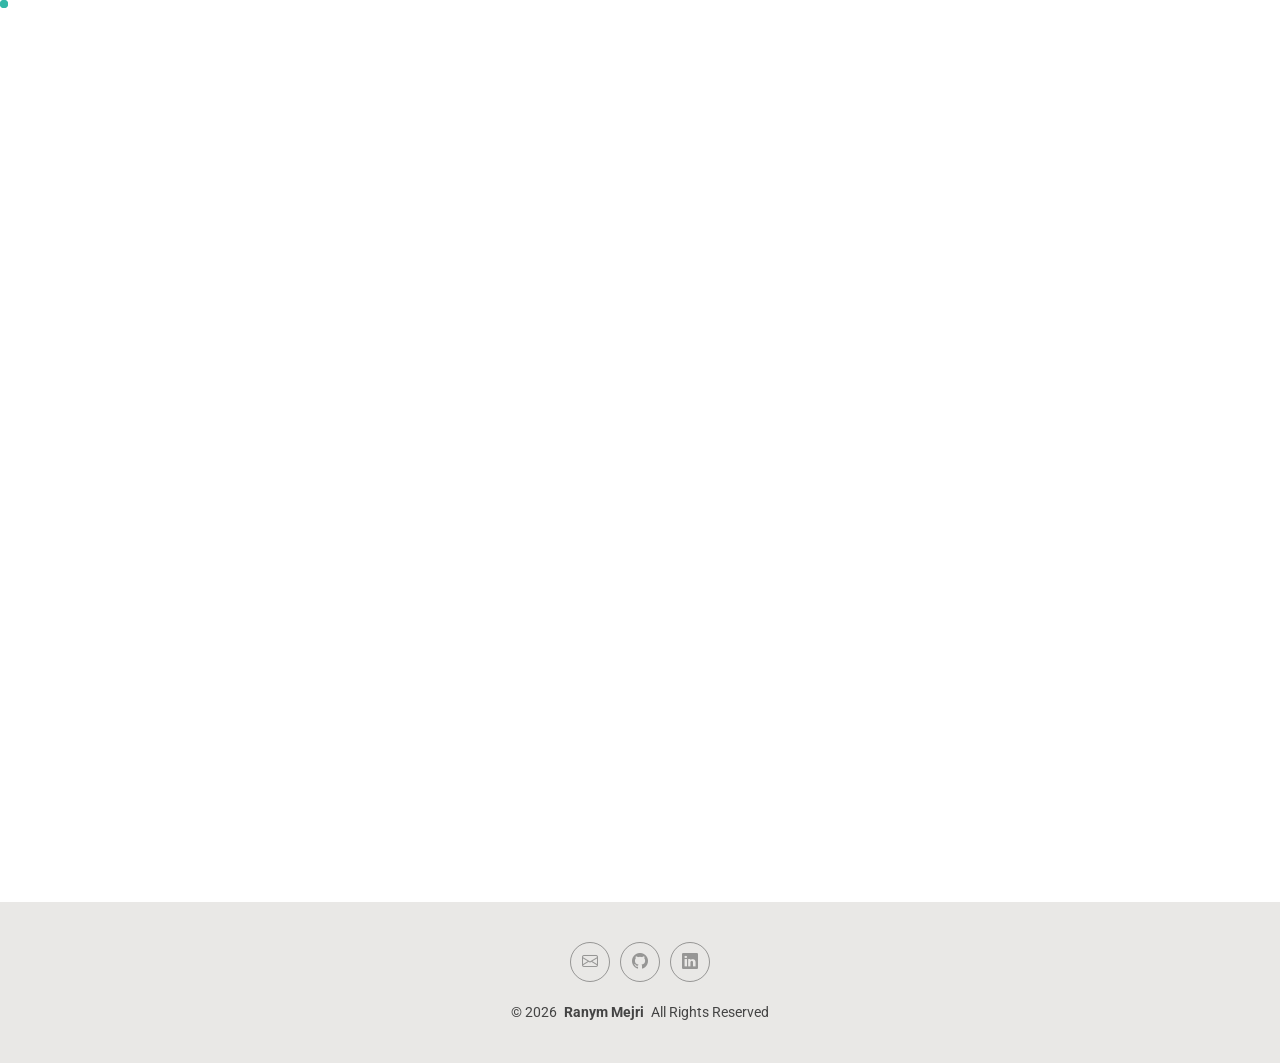
==== commit daadac7f: "Place footer copyright below social links" ====
--- a/index.html
+++ b/index.html
@@ -20,7 +20,7 @@
   <link href="assets/vendor/aos/aos.css" rel="stylesheet">
   <link href="assets/vendor/swiper/swiper-bundle.min.css" rel="stylesheet">
   <link href="assets/vendor/glightbox/css/glightbox.min.css" rel="stylesheet">
-  <link href="assets/css/main.css?v=20260927-6" rel="stylesheet">
+  <link href="assets/css/main.css?v=20260927-7" rel="stylesheet">
 </head>
 
 <body class="index-page">
@@ -64,13 +64,13 @@
 
   <footer id="footer" class="footer light-background">
     <div class="container">
-      <div class="copyright text-center">
-        <p>&copy; <span>2026</span> <strong class="px-1 sitename">Ranym Mejri</strong> <span>All Rights Reserved</span></p>
-      </div>
       <div class="social-links d-flex justify-content-center">
         <a href="mailto:ranymmejri1@gmail.com" aria-label="Email"><i class="bi bi-envelope"></i></a>
         <a href="https://github.com/ranym-eng" target="_blank" rel="noopener noreferrer" aria-label="GitHub"><i class="bi bi-github"></i></a>
         <a href="https://linkedin.com/in/ranym-mejri-b42968238" target="_blank" rel="noopener noreferrer" aria-label="LinkedIn"><i class="bi bi-linkedin"></i></a>
+      </div>
+      <div class="copyright text-center">
+        <p>&copy; <span>2026</span> <strong class="px-1 sitename">Ranym Mejri</strong> <span>All Rights Reserved</span></p>
       </div>
     </div>
   </footer>
--- a/assets/css/main.css
+++ b/assets/css/main.css
@@ -480,7 +480,8 @@
 }
 
 .footer .social-links {
-  margin-top: 20px;
+  margin-top: 0;
+  margin-bottom: 20px;
 }
 
 .footer .social-links a {
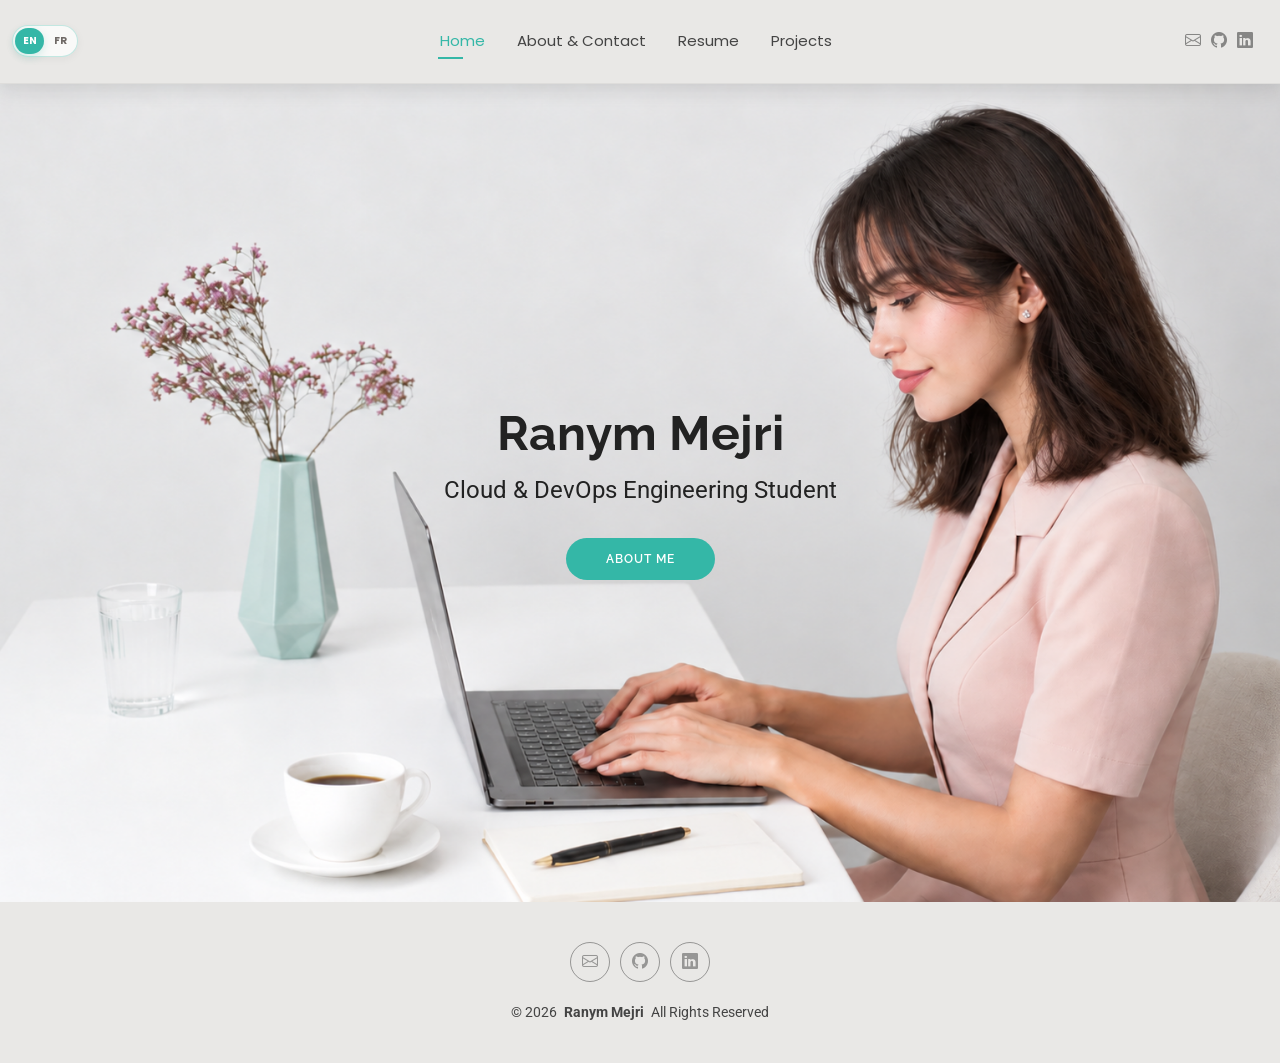
==== commit 7caf89d6: "Add bilingual portfolio and CV viewer" ====
--- a/index.html
+++ b/index.html
@@ -20,7 +20,7 @@
   <link href="assets/vendor/aos/aos.css" rel="stylesheet">
   <link href="assets/vendor/swiper/swiper-bundle.min.css" rel="stylesheet">
   <link href="assets/vendor/glightbox/css/glightbox.min.css" rel="stylesheet">
-  <link href="assets/css/main.css?v=20260927-7" rel="stylesheet">
+  <link href="assets/css/main.css?v=20260927-12" rel="stylesheet">
 </head>
 
 <body class="index-page">
@@ -87,7 +87,8 @@
   <script src="assets/vendor/glightbox/js/glightbox.min.js"></script>
   <script src="assets/vendor/imagesloaded/imagesloaded.pkgd.min.js"></script>
   <script src="assets/vendor/isotope-layout/isotope.pkgd.min.js"></script>
-  <script src="assets/js/main.js"></script>
+  <script src="assets/js/i18n.js?v=20260927-3"></script>
+  <script src="assets/js/main.js?v=20260927-1"></script>
 </body>
 
 </html>
--- a/assets/css/main.css
+++ b/assets/css/main.css
@@ -1076,7 +1076,7 @@
 }
 
 .resume-document {
-  max-width: 780px;
+  max-width: 840px;
 }
 
 .resume-document-toolbar {
@@ -1126,6 +1126,122 @@
   border-radius: 5px;
 }
 
+.resume-document-viewer {
+  overflow: hidden;
+  border: 1px solid color-mix(in srgb, var(--default-color), transparent 76%);
+  border-radius: 6px;
+  background: #292a2a;
+  box-shadow: 0 16px 42px rgba(0, 0, 0, 0.11);
+  outline: none;
+}
+
+.resume-document-viewer:focus-visible {
+  box-shadow: 0 0 0 3px color-mix(in srgb, var(--accent-color), transparent 70%), 0 16px 42px rgba(0, 0, 0, 0.11);
+}
+
+.resume-viewer-stage {
+  position: relative;
+  display: grid;
+  height: min(74vh, 790px);
+  min-height: 620px;
+  place-items: center;
+  overflow: hidden;
+  background: #292a2a;
+}
+
+.resume-viewer-stage > img {
+  position: absolute;
+  inset: 0;
+  width: 100%;
+  height: 100%;
+  padding: 18px 58px;
+  object-fit: contain;
+  opacity: 0;
+  transform: translateX(10px);
+  transition: opacity 0.22s ease, transform 0.22s ease;
+}
+
+.resume-viewer-stage > img.active {
+  z-index: 1;
+  opacity: 1;
+  transform: translateX(0);
+}
+
+.resume-viewer-arrow {
+  position: absolute;
+  top: 50%;
+  z-index: 2;
+  display: grid;
+  width: 38px;
+  height: 38px;
+  place-items: center;
+  border: 1px solid rgba(255, 255, 255, 0.3);
+  border-radius: 50%;
+  color: #ffffff;
+  background: rgba(20, 20, 20, 0.72);
+  transform: translateY(-50%);
+  transition: background 0.2s ease, transform 0.2s ease;
+}
+
+.resume-viewer-arrow:hover {
+  color: #ffffff;
+  background: var(--accent-color);
+  transform: translateY(-50%) scale(1.04);
+}
+
+.resume-viewer-previous {
+  left: 14px;
+}
+
+.resume-viewer-next {
+  right: 14px;
+}
+
+.resume-viewer-footer {
+  position: relative;
+  z-index: 3;
+  display: flex;
+  min-height: 54px;
+  align-items: center;
+  justify-content: space-between;
+  padding: 9px 14px;
+  border-top: 1px solid rgba(255, 255, 255, 0.12);
+  color: #ffffff;
+  background: #222323;
+  font-family: var(--nav-font);
+  font-size: 12px;
+  font-weight: 600;
+}
+
+.resume-viewer-footer > span {
+  display: inline-flex;
+  gap: 7px;
+  align-items: center;
+}
+
+.resume-viewer-pagination {
+  display: inline-flex;
+  gap: 9px;
+  align-items: center;
+}
+
+.resume-viewer-pagination button {
+  display: grid;
+  width: 30px;
+  height: 30px;
+  place-items: center;
+  border: 1px solid rgba(255, 255, 255, 0.2);
+  border-radius: 50%;
+  color: #ffffff;
+  background: transparent;
+}
+
+.resume-viewer-pagination button:hover {
+  border-color: var(--accent-color);
+  color: #ffffff;
+  background: var(--accent-color);
+}
+
 @media (max-width: 575px) {
   .resume .resume-contact-list {
     grid-template-columns: minmax(0, 1fr);
@@ -1138,6 +1254,28 @@
   .resume-document-toolbar a {
     flex: 1;
     justify-content: center;
+  }
+
+  .resume-viewer-stage {
+    height: 70vh;
+    min-height: 500px;
+  }
+
+  .resume-viewer-stage > img {
+    padding: 12px 40px;
+  }
+
+  .resume-viewer-arrow {
+    width: 32px;
+    height: 32px;
+  }
+
+  .resume-viewer-previous {
+    left: 7px;
+  }
+
+  .resume-viewer-next {
+    right: 7px;
   }
 
 }
@@ -4687,9 +4825,14 @@
 }
 
 .compact-project-card {
-  border-color: #d2ccc8;
-  background: #f8f6f3;
-  box-shadow: 0 12px 28px rgba(58, 51, 48, 0.09);
+  border-color: #ddd8d5;
+  border-radius: 6px;
+  background: #ffffff;
+  box-shadow: 0 8px 22px rgba(58, 51, 48, 0.07);
+}
+
+.compact-project-card::before {
+  display: none;
 }
 
 .compact-project-card.category-cloud {
@@ -4721,47 +4864,59 @@
 }
 
 .compact-project-section-latest .compact-project-card {
-  border-color: #cbc5c1;
-  box-shadow: 0 14px 32px rgba(58, 51, 48, 0.1);
+  border-color: #d8d3d0;
+  box-shadow: 0 9px 24px rgba(58, 51, 48, 0.08);
 }
 
 .compact-project-card:hover,
 .compact-project-card:focus-visible {
   border-color: color-mix(in srgb, var(--accent-color), transparent 42%);
-  box-shadow: 0 20px 42px rgba(58, 51, 48, 0.15);
+  box-shadow: 0 18px 36px rgba(58, 51, 48, 0.13);
 }
 
 .compact-project-media {
-  border-bottom-color: #d8d2ce;
-  background: #e2dedb;
+  margin: 11px 11px 0;
+  border: 0;
+  border-radius: 5px;
+  background: #e9e6e3;
 }
 
 .compact-project-slide {
-  inset: 10px;
-  width: calc(100% - 20px);
-  height: calc(100% - 20px);
-  border-radius: 4px;
+  inset: 0;
+  width: 100%;
+  height: 100%;
+  border-radius: 5px;
 }
 
 .compact-project-body {
-  min-height: 188px;
-  padding: 18px 19px 19px;
-  background: #f8f6f3;
+  min-height: 198px;
+  padding: 14px 16px 16px;
+  background: #ffffff;
 }
 
 .compact-project-meta {
-  margin-bottom: 12px;
-  padding-bottom: 10px;
-  border-bottom: 1px solid #e0dbd7;
+  justify-content: flex-start;
+  margin: 10px 0 0;
+  padding: 0;
+  border: 0;
+  color: #6d6865;
+  font-size: 10px;
+  font-weight: 500;
 }
 
 .compact-project-body h2,
 .compact-project-body h3 {
-  font-size: 19px;
+  font-size: 20px;
+  line-height: 1.3;
 }
 
 .compact-project-body > p {
+  min-height: 42px;
+  margin: 9px 0 12px;
   color: var(--project-text);
+  font-size: 13px;
+  line-height: 1.55;
+  -webkit-line-clamp: 2;
 }
 
 .compact-project-tags span {
@@ -4771,22 +4926,128 @@
 }
 
 .compact-project-type {
-  border-color: #dedad7;
-  color: #5f5b59;
-}
-
-.compact-project-type i,
-.compact-project-meta span:first-child i {
+  padding: 6px 11px;
+  border: 0;
+  border-radius: 999px;
+  color: #ffffff;
+  background: var(--accent-color);
+  font-size: 11px;
+  font-weight: 600;
+}
+
+.compact-project-type i {
+  color: #ffffff;
+}
+
+.compact-project-meta span {
+  display: inline-flex;
+  gap: 5px;
+  align-items: center;
+  color: #6d6865;
+}
+
+.compact-project-meta i {
   color: var(--accent-color);
 }
 
-.compact-project-meta span:first-child {
-  color: var(--project-muted);
+.compact-project-count {
+  border: 0;
+  border-radius: 5px;
+  color: #ffffff;
+  background: rgba(39, 37, 42, 0.9);
+}
+
+.compact-project-footer {
+  align-items: center;
+  flex-direction: row;
+  justify-content: space-between;
+  gap: 9px;
 }
 
 .compact-project-open {
-  border-color: #d3cdc9;
-  background: #eeebe8;
+  display: inline-flex;
+  width: auto;
+  height: 34px;
+  gap: 7px;
+  align-items: center;
+  justify-content: center;
+  padding: 6px 12px;
+  border-color: var(--accent-color);
+  border-radius: 999px;
+  color: var(--accent-color);
+  background: #ffffff;
+  font-family: var(--nav-font);
+  font-size: 11px;
+  font-weight: 700;
+}
+
+/* Compact language controls */
+.header .language-switcher {
+  display: inline-flex;
+  flex: 0 0 auto;
+  gap: 2px;
+  align-items: center;
+  padding: 2px;
+  border: 1px solid rgba(52, 183, 167, 0.28);
+  border-radius: 999px;
+  background: rgba(255, 255, 255, 0.72);
+  box-shadow: 0 2px 8px rgba(34, 34, 34, 0.05);
+}
+
+.language-switcher button {
+  min-width: 29px;
+  height: 26px;
+  padding: 0 6px;
+  border: 0;
+  border-radius: 999px;
+  color: #6f6966;
+  background: transparent;
+  font-family: var(--nav-font);
+  font-size: 10px;
+  font-weight: 700;
+  line-height: 1;
+  transition: color 0.2s ease, background 0.2s ease, box-shadow 0.2s ease;
+}
+
+.language-switcher button:hover {
+  color: var(--accent-color);
+}
+
+.language-switcher button.active {
+  color: #ffffff;
+  background: var(--accent-color);
+  box-shadow: 0 3px 8px rgba(52, 183, 167, 0.2);
+}
+
+.resume-document-toolbar {
+  align-items: center;
+  color: color-mix(in srgb, var(--default-color), transparent 28%);
+  font-family: var(--nav-font);
+  font-size: 12px;
+  font-weight: 600;
+}
+
+@media (max-width: 1200px) {
+  .header .language-switcher {
+    order: 1;
+  }
+}
+
+@media (max-width: 575px) {
+  .language-switcher button {
+    min-width: 27px;
+    padding-inline: 5px;
+  }
+
+  .resume-document-toolbar {
+    justify-content: flex-end;
+  }
+}
+
+.compact-project-card:hover .compact-project-open,
+.compact-project-card:focus-visible .compact-project-open {
+  color: #ffffff;
+  background: var(--accent-color);
 }
 
 .project-slide-dots span {
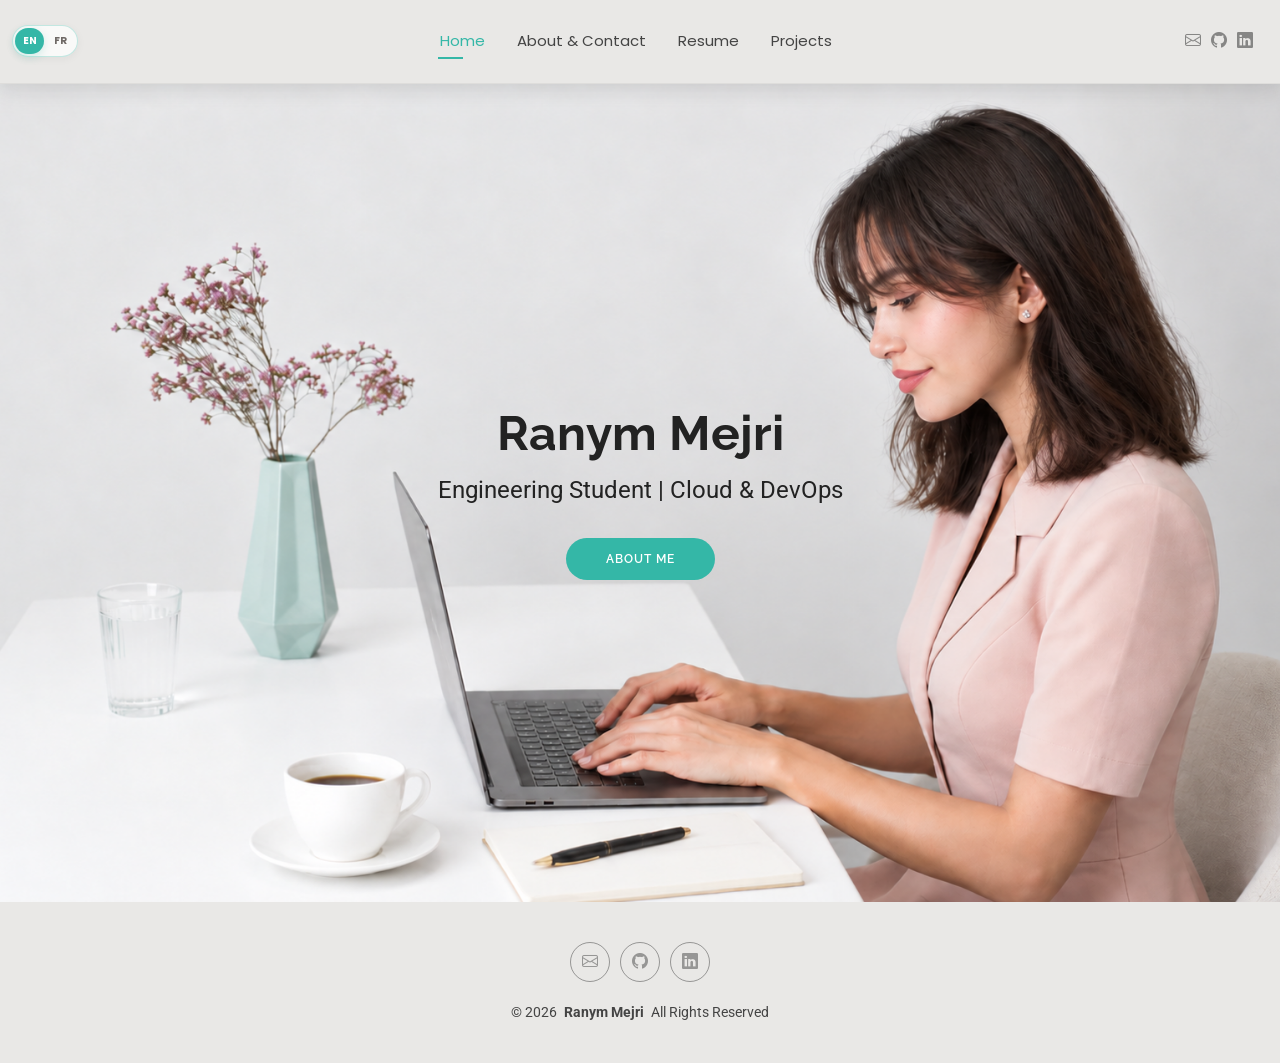
==== commit 31137504: "Align portfolio content with latest CV" ====
--- a/index.html
+++ b/index.html
@@ -5,7 +5,7 @@
   <meta charset="utf-8">
   <meta content="width=device-width, initial-scale=1.0" name="viewport">
   <title>Home - Ranym Mejri</title>
-  <meta name="description" content="Ranym Mejri portfolio - Cloud Computing engineering student focused on Cloud, DevOps, full-stack applications and data projects.">
+  <meta name="description" content="Ranym Mejri - final-year Cloud Computing engineering student with hands-on experience in Azure, OpenStack, Kubernetes, CI/CD, containerization and observability.">
   <meta name="keywords" content="Ranym Mejri, Cloud Computing, DevOps, Kubernetes, OpenStack, Angular, Spring Boot, portfolio">
 
   <link href="assets/img/favicon.png" rel="icon">
@@ -20,7 +20,7 @@
   <link href="assets/vendor/aos/aos.css" rel="stylesheet">
   <link href="assets/vendor/swiper/swiper-bundle.min.css" rel="stylesheet">
   <link href="assets/vendor/glightbox/css/glightbox.min.css" rel="stylesheet">
-  <link href="assets/css/main.css?v=20260927-12" rel="stylesheet">
+  <link href="assets/css/main.css?v=20260927-13" rel="stylesheet">
 </head>
 
 <body class="index-page">
@@ -54,7 +54,7 @@
         <div class="row justify-content-center">
           <div class="col-lg-8">
             <h2>Ranym Mejri</h2>
-            <p>Cloud &amp; DevOps Engineering Student</p>
+            <p>Engineering Student | Cloud &amp; DevOps</p>
             <a href="about.html" class="btn-get-started">About Me</a>
           </div>
         </div>
@@ -87,7 +87,7 @@
   <script src="assets/vendor/glightbox/js/glightbox.min.js"></script>
   <script src="assets/vendor/imagesloaded/imagesloaded.pkgd.min.js"></script>
   <script src="assets/vendor/isotope-layout/isotope.pkgd.min.js"></script>
-  <script src="assets/js/i18n.js?v=20260927-3"></script>
+  <script src="assets/js/i18n.js?v=20261105"></script>
   <script src="assets/js/main.js?v=20260927-1"></script>
 </body>
 
--- a/assets/css/main.css
+++ b/assets/css/main.css
@@ -1076,39 +1076,7 @@
 }
 
 .resume-document {
-  max-width: 840px;
-}
-
-.resume-document-toolbar {
-  display: flex;
-  gap: 10px;
-  justify-content: flex-end;
-  margin-bottom: 14px;
-}
-
-.resume-document-toolbar a {
-  display: inline-flex;
-  gap: 7px;
-  align-items: center;
-  min-height: 40px;
-  padding: 8px 13px;
-  border: 1px solid var(--accent-color);
-  border-radius: 5px;
-  color: var(--contrast-color);
-  background: var(--accent-color);
-  font-family: var(--nav-font);
-  font-size: 13px;
-  font-weight: 600;
-}
-
-.resume-document-toolbar a:first-child {
-  color: var(--accent-color);
-  background: var(--surface-color);
-}
-
-.resume-document-toolbar a:hover {
-  color: var(--contrast-color);
-  background: color-mix(in srgb, var(--accent-color), #000000 12%);
+  max-width: 800px;
 }
 
 .resume-document-preview {
@@ -1128,10 +1096,10 @@
 
 .resume-document-viewer {
   overflow: hidden;
-  border: 1px solid color-mix(in srgb, var(--default-color), transparent 76%);
-  border-radius: 6px;
-  background: #292a2a;
-  box-shadow: 0 16px 42px rgba(0, 0, 0, 0.11);
+  border: 1px solid #d8dcde;
+  border-radius: 4px;
+  background: #eef0f2;
+  box-shadow: 0 12px 34px rgba(35, 40, 42, 0.1);
   outline: none;
 }
 
@@ -1141,60 +1109,28 @@
 
 .resume-viewer-stage {
   position: relative;
-  display: grid;
-  height: min(74vh, 790px);
-  min-height: 620px;
-  place-items: center;
-  overflow: hidden;
-  background: #292a2a;
+  height: min(62vh, 620px);
+  min-height: 480px;
+  overflow-x: hidden;
+  overflow-y: auto;
+  padding: 0 18px;
+  background: #eef0f2;
+  scrollbar-color: #a8adaf transparent;
+  scrollbar-width: thin;
 }
 
 .resume-viewer-stage > img {
-  position: absolute;
-  inset: 0;
+  display: none;
   width: 100%;
-  height: 100%;
-  padding: 18px 58px;
-  object-fit: contain;
-  opacity: 0;
-  transform: translateX(10px);
-  transition: opacity 0.22s ease, transform 0.22s ease;
+  max-width: 720px;
+  height: auto;
+  margin: 0 auto;
+  background: #ffffff;
+  box-shadow: 0 0 0 1px #d8dcde;
 }
 
 .resume-viewer-stage > img.active {
-  z-index: 1;
-  opacity: 1;
-  transform: translateX(0);
-}
-
-.resume-viewer-arrow {
-  position: absolute;
-  top: 50%;
-  z-index: 2;
-  display: grid;
-  width: 38px;
-  height: 38px;
-  place-items: center;
-  border: 1px solid rgba(255, 255, 255, 0.3);
-  border-radius: 50%;
-  color: #ffffff;
-  background: rgba(20, 20, 20, 0.72);
-  transform: translateY(-50%);
-  transition: background 0.2s ease, transform 0.2s ease;
-}
-
-.resume-viewer-arrow:hover {
-  color: #ffffff;
-  background: var(--accent-color);
-  transform: translateY(-50%) scale(1.04);
-}
-
-.resume-viewer-previous {
-  left: 14px;
-}
-
-.resume-viewer-next {
-  right: 14px;
+  display: block;
 }
 
 .resume-viewer-footer {
@@ -1207,39 +1143,64 @@
   padding: 9px 14px;
   border-top: 1px solid rgba(255, 255, 255, 0.12);
   color: #ffffff;
-  background: #222323;
+  background: #141617;
   font-family: var(--nav-font);
-  font-size: 12px;
+  font-size: 14px;
   font-weight: 600;
 }
 
-.resume-viewer-footer > span {
+.resume-viewer-pagination,
+.resume-viewer-actions {
   display: inline-flex;
-  gap: 7px;
+  gap: 8px;
   align-items: center;
 }
 
-.resume-viewer-pagination {
-  display: inline-flex;
-  gap: 9px;
-  align-items: center;
-}
-
-.resume-viewer-pagination button {
+.resume-viewer-pagination > span {
+  min-width: 42px;
+  text-align: center;
+}
+
+.resume-viewer-pagination button,
+.resume-viewer-actions a,
+.resume-viewer-actions button {
   display: grid;
-  width: 30px;
-  height: 30px;
+  width: 34px;
+  height: 34px;
   place-items: center;
-  border: 1px solid rgba(255, 255, 255, 0.2);
-  border-radius: 50%;
+  border: 0;
+  border-radius: 3px;
   color: #ffffff;
   background: transparent;
-}
-
-.resume-viewer-pagination button:hover {
-  border-color: var(--accent-color);
+  font-size: 17px;
+  transition: color 0.2s ease, background 0.2s ease;
+}
+
+.resume-viewer-pagination button:hover,
+.resume-viewer-actions a:hover,
+.resume-viewer-actions button:hover {
   color: #ffffff;
-  background: var(--accent-color);
+  background: rgba(255, 255, 255, 0.14);
+}
+
+.resume-document-viewer:fullscreen {
+  display: flex;
+  width: 100vw;
+  height: 100vh;
+  flex-direction: column;
+  border: 0;
+  border-radius: 0;
+  background: #eef0f2;
+}
+
+.resume-document-viewer:fullscreen .resume-viewer-stage {
+  flex: 1;
+  height: auto;
+  min-height: 0;
+}
+
+.resume-document-viewer:fullscreen .resume-viewer-stage > img {
+  max-width: 980px;
 }
 
 @media (max-width: 575px) {
@@ -1247,35 +1208,31 @@
     grid-template-columns: minmax(0, 1fr);
   }
 
-  .resume-document-toolbar {
-    justify-content: stretch;
-  }
-
-  .resume-document-toolbar a {
-    flex: 1;
-    justify-content: center;
+  .resume-document {
+    width: 92%;
+    padding-inline: 0;
   }
 
   .resume-viewer-stage {
-    height: 70vh;
-    min-height: 500px;
+    height: 54vh;
+    min-height: 360px;
+    padding: 0 6px;
   }
 
   .resume-viewer-stage > img {
-    padding: 12px 40px;
-  }
-
-  .resume-viewer-arrow {
+    max-width: 100%;
+  }
+
+  .resume-viewer-footer {
+    min-height: 50px;
+    padding: 7px 9px;
+  }
+
+  .resume-viewer-pagination button,
+  .resume-viewer-actions a,
+  .resume-viewer-actions button {
     width: 32px;
     height: 32px;
-  }
-
-  .resume-viewer-previous {
-    left: 7px;
-  }
-
-  .resume-viewer-next {
-    right: 7px;
   }
 
 }
@@ -5019,14 +4976,6 @@
   box-shadow: 0 3px 8px rgba(52, 183, 167, 0.2);
 }
 
-.resume-document-toolbar {
-  align-items: center;
-  color: color-mix(in srgb, var(--default-color), transparent 28%);
-  font-family: var(--nav-font);
-  font-size: 12px;
-  font-weight: 600;
-}
-
 @media (max-width: 1200px) {
   .header .language-switcher {
     order: 1;
@@ -5039,9 +4988,6 @@
     padding-inline: 5px;
   }
 
-  .resume-document-toolbar {
-    justify-content: flex-end;
-  }
 }
 
 .compact-project-card:hover .compact-project-open,
